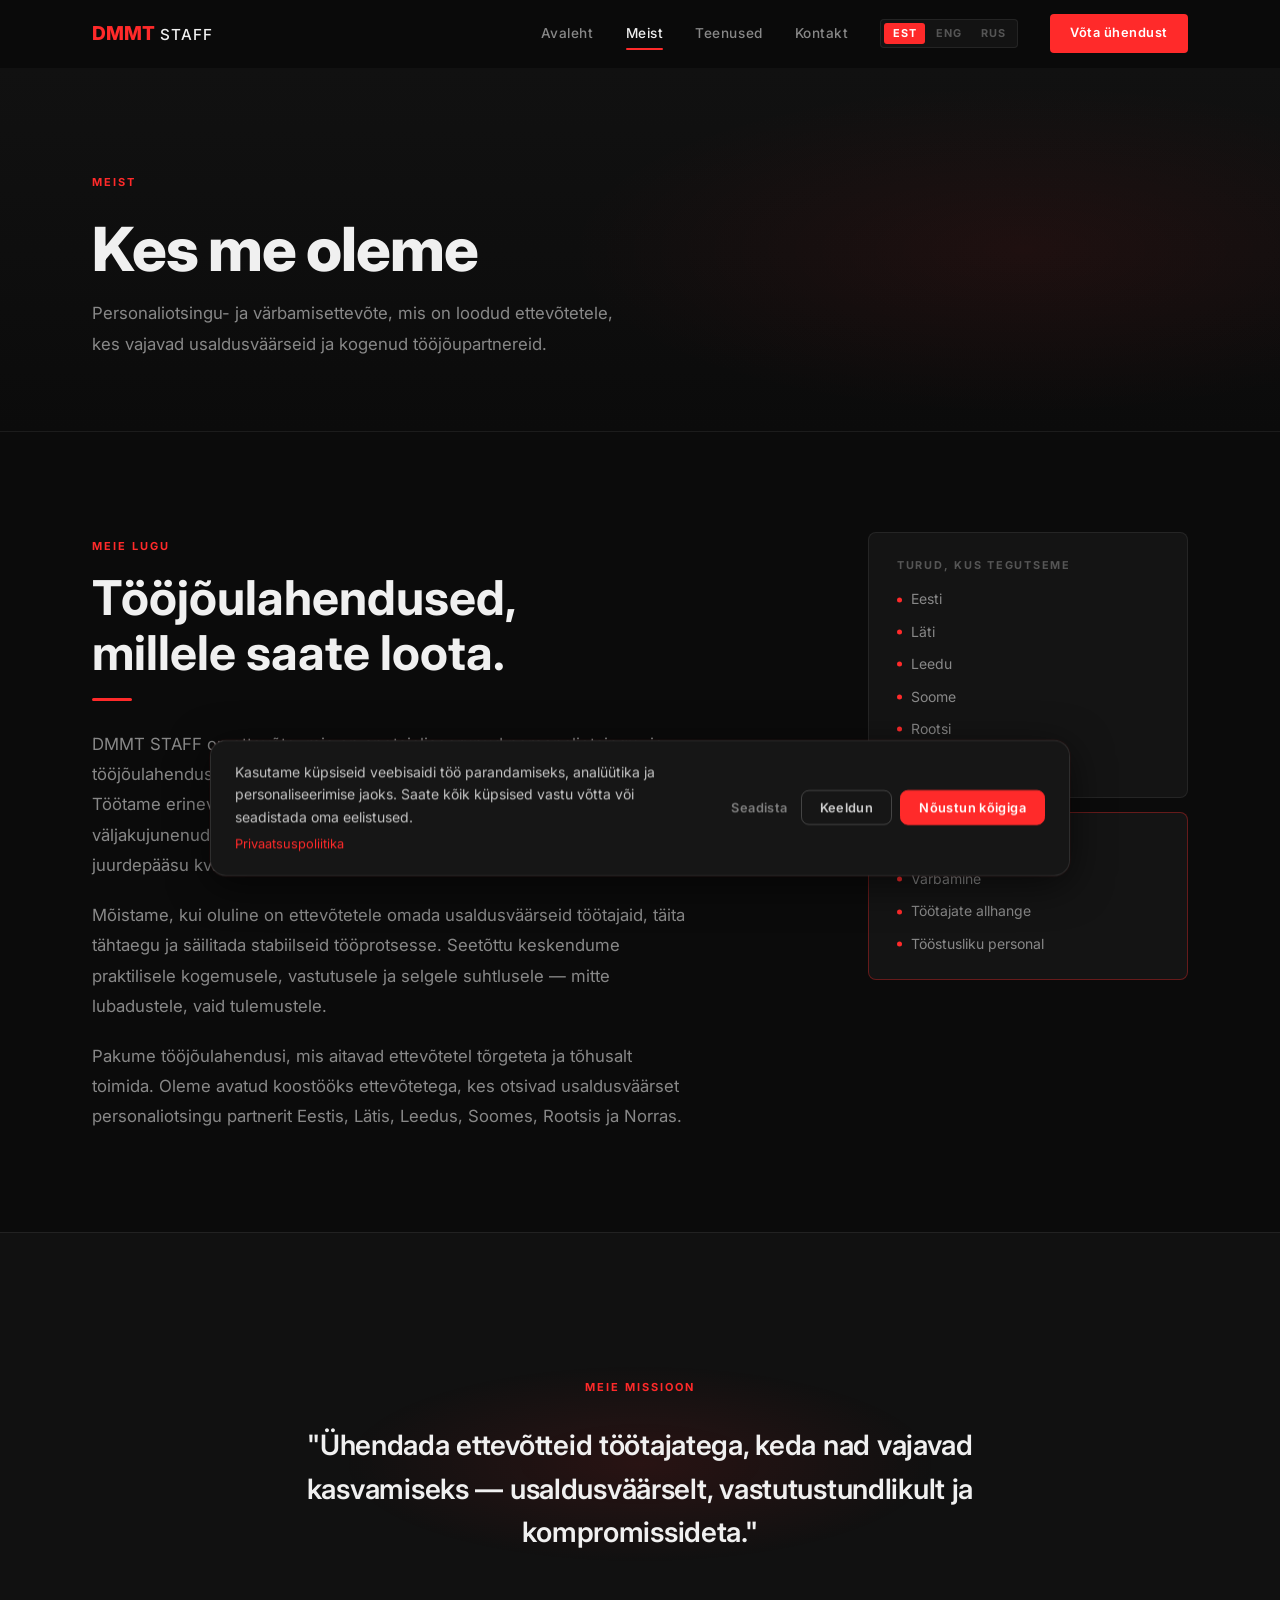
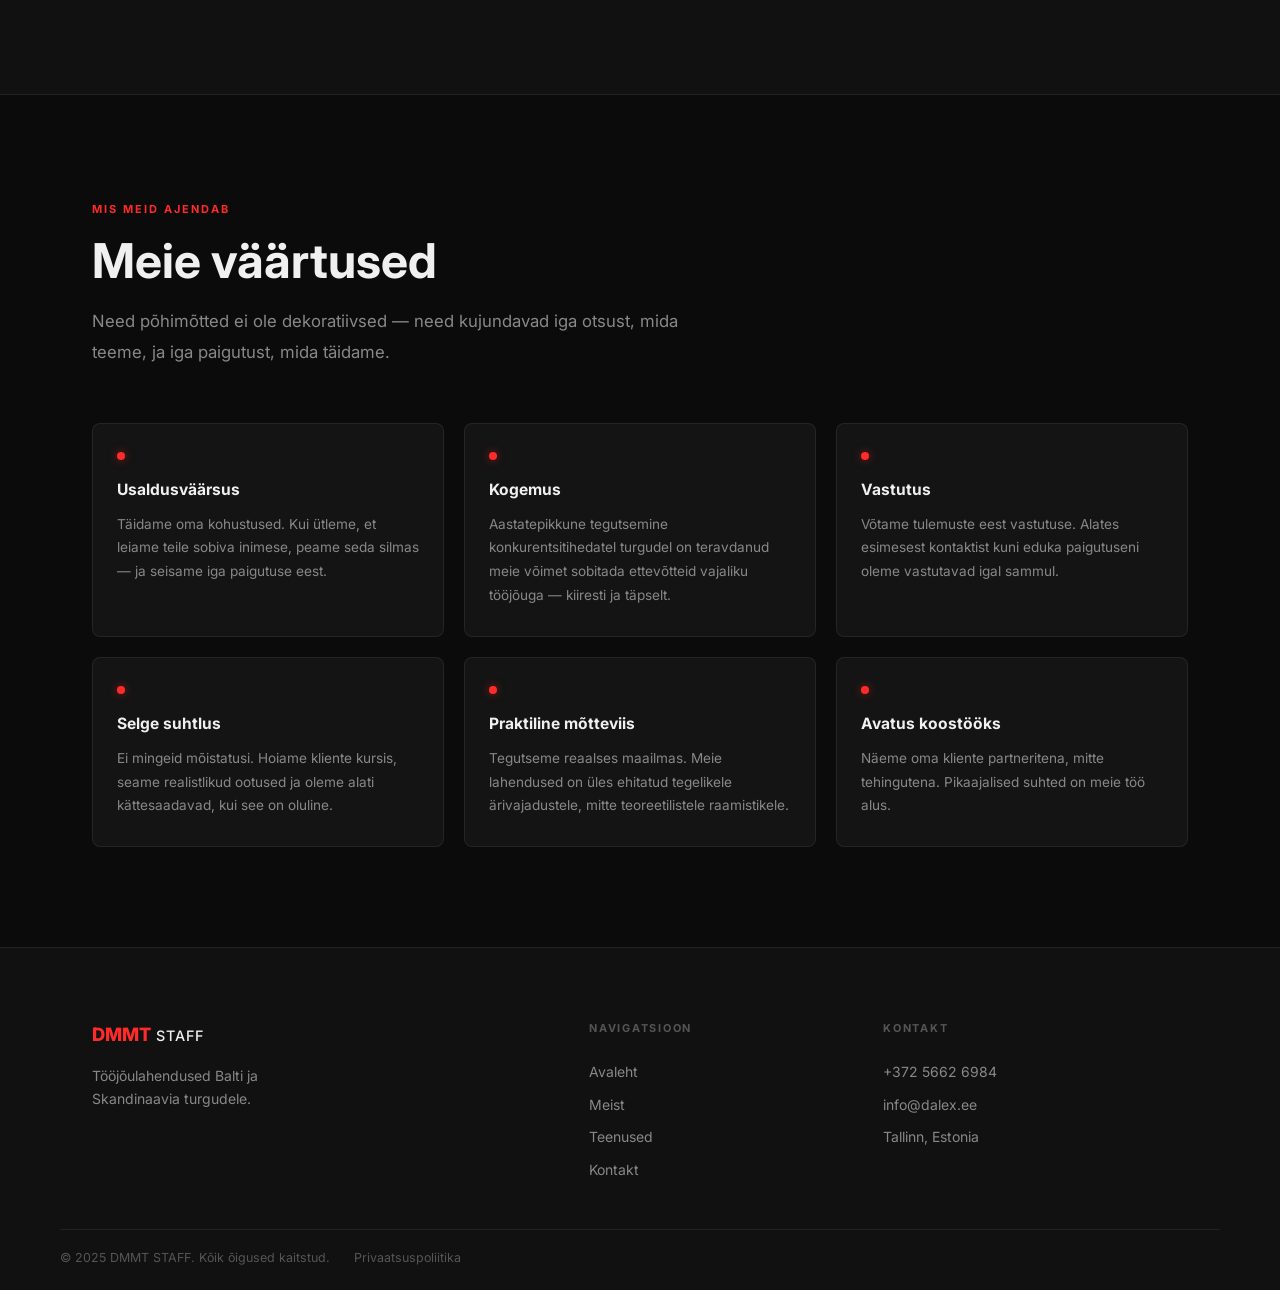
==== about.html @ 9c96ebe8 "coment" ====
<!DOCTYPE html>
<html lang="et">
<head>
  <meta charset="UTF-8" />
  <meta name="viewport" content="width=device-width, initial-scale=1.0" />
  <title>Meist — DMMT STAFF</title>
  <link rel="preconnect" href="https://fonts.googleapis.com" />
  <link rel="preconnect" href="https://fonts.gstatic.com" crossorigin />
  <link href="https://fonts.googleapis.com/css2?family=Inter:wght@300;400;500;600;700;800&display=swap" rel="stylesheet" />
  <link rel="stylesheet" href="css/style.css" />
  <link rel="stylesheet" href="css/about.css" />
  <link rel="stylesheet" href="css/cookies.css" />
</head>
<body>

  <header class="navbar">
    <div class="navbar__inner container">
      <a href="index.html" class="navbar__logo">
        <span class="dm">DMMT</span><span class="staff">STAFF</span>
      </a>
      <nav class="navbar__menu">
        <a href="index.html"    class="navbar__link" data-i18n="nav_home">Avaleht</a>
        <a href="about.html"    class="navbar__link" data-i18n="nav_about">Meist</a>
        <a href="services.html" class="navbar__link" data-i18n="nav_services">Teenused</a>
        <a href="contact.html"  class="navbar__link" data-i18n="nav_contact">Kontakt</a>
        <div class="lang-switcher">
          <button class="lang-btn" data-lang="est">EST</button>
          <button class="lang-btn" data-lang="eng">ENG</button>
          <button class="lang-btn" data-lang="rus">RUS</button>
        </div>
        <a href="contact.html" class="btn btn-primary navbar__cta" data-i18n="nav_cta">Võta ühendust</a>
      </nav>
      <button class="navbar__burger" aria-label="Toggle menu">
        <span></span><span></span><span></span>
      </button>
    </div>
  </header>

  <main>

    <section class="page-hero">
      <div class="page-hero__content container">
        <span class="label fade-up" data-i18n="about_hero_label">Meist</span>
        <h1 class="page-hero__title fade-up d1" data-i18n="about_hero_title">Kes me oleme</h1>
        <p class="page-hero__desc fade-up d2" data-i18n="about_hero_desc">
          Personaliotsingu- ja värbamisettevõte, mis on loodud ettevõtetele, kes vajavad usaldusväärseid ja kogenud tööjõupartnereid.
        </p>
      </div>
    </section>

    <!-- STORY -->
    <section class="section">
      <div class="container about-desc">
        <div class="about-desc__text">
          <span class="label fade-up" data-i18n="about_story_label">Meie lugu</span>
          <h2 class="section-title fade-up d1" data-i18n-html="about_story_title">Tööjõulahendused,<br>millele saate loota.</h2>
          <div class="divider fade-up d2"></div>
          <p class="section-desc fade-up d2" data-i18n="about_story_p1">
            DMMT STAFF on ettevõte, mis on spetsialiseerunud personaliotsingu- ja tööjõulahendustele Balti ja Skandinaavia turgudel tegutsevatele ettevõtetele. Töötame erineva suurusega ettevõtetega — kasvavatest idufirmadest kuni väljakujunenud ettevõteteni —, kes vajavad järjepidevat ja usaldusväärset juurdepääsu kvalifitseeritud personalile.
          </p>
          <p class="section-desc fade-up d3" style="margin-top:20px" data-i18n="about_story_p2">
            Mõistame, kui oluline on ettevõtetele omada usaldusväärseid töötajaid, täita tähtaegu ja säilitada stabiilseid tööprotsesse. Seetõttu keskendume praktilisele kogemusele, vastutusele ja selgele suhtlusele — mitte lubadustele, vaid tulemustele.
          </p>
          <p class="section-desc fade-up d3" style="margin-top:20px" data-i18n="about_story_p3">
            Pakume tööjõulahendusi, mis aitavad ettevõtetel tõrgeteta ja tõhusalt toimida. Oleme avatud koostööks ettevõtetega, kes otsivad usaldusväärset personaliotsingu partnerit Eestis, Lätis, Leedus, Soomes, Rootsis ja Norras.
          </p>
        </div>

        <div class="about-desc__aside">
          <div class="aside-card">
            <span class="aside-card__label" data-i18n="about_markets_label">Turud, kus tegutseme</span>
            <ul class="aside-card__list">
              <li data-i18n="about_m1">Eesti</li>
              <li data-i18n="about_m2">Läti</li>
              <li data-i18n="about_m3">Leedu</li>
              <li data-i18n="about_m4">Soome</li>
              <li data-i18n="about_m5">Rootsi</li>
              <li data-i18n="about_m6">Norra</li>
            </ul>
          </div>
          <div class="aside-card aside-card--accent">
            <span class="aside-card__label" data-i18n="about_focus_label">Meie fookus</span>
            <ul class="aside-card__list">
              <li data-i18n="about_f1">Värbamine</li>
              <li data-i18n="about_f2">Töötajate allhange</li>
              <li data-i18n="about_f3">Tööstusliku personal</li>
            </ul>
          </div>
        </div>
      </div>
    </section>

    <!-- MISSION -->
    <section class="section section--dark">
      <div class="container">
        <div class="mission">
          <div class="mission__glow" aria-hidden="true"></div>
          <span class="label" data-i18n="about_mission_label">Meie missioon</span>
          <blockquote class="mission__quote fade-up d1" data-i18n="about_mission_quote">
            "Ühendada ettevõtteid töötajatega, keda nad vajavad kasvamiseks — usaldusväärselt, vastutustundlikult ja kompromissideta."
          </blockquote>
        </div>
      </div>
    </section>

    <!-- VALUES -->
    <section class="section">
      <div class="container">
        <div style="margin-bottom:56px">
          <span class="label fade-up" data-i18n="about_values_label">Mis meid ajendab</span>
          <h2 class="section-title fade-up d1" data-i18n="about_values_title">Meie väärtused</h2>
          <p class="section-desc fade-up d2" data-i18n="about_values_desc">
            Need põhimõtted ei ole dekoratiivsed — need kujundavad iga otsust, mida teeme, ja iga paigutust, mida täidame.
          </p>
        </div>
        <div class="values-grid">
          <div class="value-card fade-up">
            <div class="value-card__dot"></div>
            <h3 class="value-card__title" data-i18n="val1_title">Usaldusväärsus</h3>
            <p class="value-card__desc" data-i18n="val1_desc">Täidame oma kohustused. Kui ütleme, et leiame teile sobiva inimese, peame seda silmas — ja seisame iga paigutuse eest.</p>
          </div>
          <div class="value-card fade-up d1">
            <div class="value-card__dot"></div>
            <h3 class="value-card__title" data-i18n="val2_title">Kogemus</h3>
            <p class="value-card__desc" data-i18n="val2_desc">Aastatepikkune tegutsemine konkurentsitihedatel turgudel on teravdanud meie võimet sobitada ettevõtteid vajaliku tööjõuga — kiiresti ja täpselt.</p>
          </div>
          <div class="value-card fade-up d2">
            <div class="value-card__dot"></div>
            <h3 class="value-card__title" data-i18n="val3_title">Vastutus</h3>
            <p class="value-card__desc" data-i18n="val3_desc">Võtame tulemuste eest vastutuse. Alates esimesest kontaktist kuni eduka paigutuseni oleme vastutavad igal sammul.</p>
          </div>
          <div class="value-card fade-up">
            <div class="value-card__dot"></div>
            <h3 class="value-card__title" data-i18n="val4_title">Selge suhtlus</h3>
            <p class="value-card__desc" data-i18n="val4_desc">Ei mingeid mõistatusi. Hoiame kliente kursis, seame realistlikud ootused ja oleme alati kättesaadavad, kui see on oluline.</p>
          </div>
          <div class="value-card fade-up d1">
            <div class="value-card__dot"></div>
            <h3 class="value-card__title" data-i18n="val5_title">Praktiline mõtteviis</h3>
            <p class="value-card__desc" data-i18n="val5_desc">Tegutseme reaalses maailmas. Meie lahendused on üles ehitatud tegelikele ärivajadustele, mitte teoreetilistele raamistikele.</p>
          </div>
          <div class="value-card fade-up d2">
            <div class="value-card__dot"></div>
            <h3 class="value-card__title" data-i18n="val6_title">Avatus koostööks</h3>
            <p class="value-card__desc" data-i18n="val6_desc">Näeme oma kliente partneritena, mitte tehingutena. Pikaajalised suhted on meie töö alus.</p>
          </div>
        </div>
      </div>
    </section>

  </main>

  <footer class="footer">
    <div class="footer__inner container">
      <div class="footer__brand">
        <a href="index.html" class="footer__logo"><span class="dm">DMMT</span><span class="staff">STAFF</span></a>
        <p class="footer__tagline" data-i18n-html="footer_tagline">Tööjõulahendused Balti ja<br>Skandinaavia turgudele.</p>
      </div>
      <div class="footer__nav-col">
        <span class="footer__col-title" data-i18n="footer_nav_title">Navigatsioon</span>
        <a href="index.html"    class="footer__nav-link" data-i18n="nav_home">Avaleht</a>
        <a href="about.html"    class="footer__nav-link" data-i18n="nav_about">Meist</a>
        <a href="services.html" class="footer__nav-link" data-i18n="nav_services">Teenused</a>
        <a href="contact.html"  class="footer__nav-link" data-i18n="nav_contact">Kontakt</a>
      </div>
      <div class="footer__contact-col">
        <span class="footer__col-title" data-i18n="footer_contact_title">Kontakt</span>
        <a href="tel:+37256626984"     class="footer__contact-link">+372 5662 6984</a>
        <a href="mailto:info@dalex.ee" class="footer__contact-link">info@dalex.ee</a>
        <span class="footer__contact-link footer__contact-plain">Tallinn, Estonia</span>
      </div>
    </div>
    <div class="footer__bottom container">
      <span class="footer__copy" data-i18n="footer_copy">© 2025 DMMT STAFF. Kõik õigused kaitstud.</span>
      <a href="privacy.html" class="footer__legal-link" data-i18n="nav_privacy">Privaatsuspoliitika</a>
    </div>
  </footer>

  <script src="js/translations.js"></script>
  <script src="js/main.js"></script>
  <script src="js/cookies.js"></script>
</body>
</html>
---- css/style.css ----
/* ══════════════════════════════════
   RESET & VARIABLES
══════════════════════════════════ */
*, *::before, *::after { box-sizing: border-box; margin: 0; padding: 0; }

:root {
  --bg:            #0b0b0b;
  --bg-2:          #111111;
  --bg-3:          #181818;
  --bg-card:       #141414;
  --accent:        #ff2a2a;
  --accent-hover:  #e81f1f;
  --accent-dim:    rgba(255,42,42,.14);
  --text:          #f0f0f0;
  --text-muted:    #888888;
  --text-subtle:   #555555;
  --border:        rgba(255,255,255,.07);
  --border-accent: rgba(255,42,42,.35);
  --nav-h:         68px;
  --radius:        4px;
  --radius-lg:     8px;
  --ease:          cubic-bezier(0.4,0,0.2,1);
  --ease-bounce:   cubic-bezier(0.34,1.56,0.64,1);
}

html { scroll-behavior: smooth; -webkit-text-size-adjust: 100%; }

body {
  font-family: 'Inter', -apple-system, BlinkMacSystemFont, 'Segoe UI', sans-serif;
  background: var(--bg);
  color: var(--text);
  line-height: 1.6;
  -webkit-font-smoothing: antialiased;
  -moz-osx-font-smoothing: grayscale;
  padding-top: var(--nav-h);
  overflow-x: hidden;
}

a { color: inherit; text-decoration: none; }
button { cursor: pointer; font-family: inherit; border: none; }
img { display: block; max-width: 100%; }
ul { list-style: none; }

/* ══════════════════════════════════
   LAYOUT
══════════════════════════════════ */
.container { width: 100%; max-width: 1160px; margin: 0 auto; padding: 0 20px; }
@media (min-width: 640px)  { .container { padding: 0 24px; } }
@media (min-width: 1200px) { .container { padding: 0 32px; } }

.section     { padding: 72px 0; }
.section--sm { padding: 48px 0; }
.section--dark {
  background: var(--bg-2);
  border-top: 1px solid var(--border);
  border-bottom: 1px solid var(--border);
}
@media (min-width: 768px) {
  .section     { padding: 100px 0; }
  .section--sm { padding: 60px 0; }
}

/* ══════════════════════════════════
   TYPOGRAPHY
══════════════════════════════════ */
.label {
  display: inline-block;
  font-size: 10px;
  font-weight: 700;
  letter-spacing: .18em;
  text-transform: uppercase;
  color: var(--accent);
  margin-bottom: 14px;
}
@media (min-width: 640px) { .label { font-size: 11px; } }

.section-title {
  font-size: clamp(1.75rem, 4vw, 3rem);
  font-weight: 700;
  line-height: 1.15;
  margin-bottom: 18px;
}

.section-desc {
  font-size: clamp(.9rem, 2vw, 1.05rem);
  color: var(--text-muted);
  max-width: 600px;
  line-height: 1.8;
}

.divider { width: 40px; height: 3px; background: var(--accent); margin-bottom: 28px; border-radius: 2px; }

/* ══════════════════════════════════
   BUTTONS
══════════════════════════════════ */
.btn {
  display: inline-flex;
  align-items: center;
  justify-content: center;
  gap: 8px;
  padding: 13px 28px;
  border-radius: var(--radius);
  font-size: .875rem;
  font-weight: 600;
  letter-spacing: .04em;
  border: none;
  outline: none;
  transition: background .22s var(--ease), color .22s var(--ease),
              border-color .22s var(--ease), transform .18s var(--ease),
              box-shadow .22s var(--ease);
  -webkit-tap-highlight-color: transparent;
  user-select: none;
  white-space: nowrap;
}

.btn-primary { background: var(--accent); color: #fff; }
.btn-primary:hover {
  background: var(--accent-hover);
  transform: translateY(-2px);
  box-shadow: 0 8px 24px rgba(255,42,42,.35);
}
.btn-primary:active { transform: scale(.97) translateY(0); box-shadow: none; }

.btn-outline { background: transparent; color: var(--text); border: 1px solid var(--border); }
.btn-outline:hover { border-color: var(--accent); color: var(--accent); transform: translateY(-2px); }
.btn-outline:active { transform: scale(.97) translateY(0); }

/* ══════════════════════════════════
   NAVBAR
══════════════════════════════════ */
.navbar {
  position: fixed;
  top: 0; left: 0; right: 0;
  z-index: 100;
  height: var(--nav-h);
  background: rgba(11,11,11,.85);
  backdrop-filter: blur(16px) saturate(180%);
  -webkit-backdrop-filter: blur(16px) saturate(180%);
  border-bottom: 1px solid transparent;
  transition: border-color .3s var(--ease), background .3s var(--ease), box-shadow .3s var(--ease);
}
.navbar.scrolled {
  background: rgba(11,11,11,.98);
  border-bottom-color: var(--border);
  box-shadow: 0 2px 24px rgba(0,0,0,.5);
}

.navbar__inner {
  display: flex;
  align-items: center;
  justify-content: space-between;
  height: 100%;
}

/* Logo */
.navbar__logo {
  display: flex;
  align-items: baseline;
  gap: 5px;
  font-size: 1.2rem;
  font-weight: 800;
  user-select: none;
  flex-shrink: 0;
  transition: opacity .2s;
}
.navbar__logo:hover { opacity: .85; }
.navbar__logo .dm    { color: var(--accent); }
.navbar__logo .staff { color: var(--text); font-weight: 500; letter-spacing: .07em; font-size: .95rem; }

/* Desktop nav */
.navbar__menu {
  display: flex;
  align-items: center;
  gap: 32px;
}

.navbar__link {
  font-size: .85rem;
  font-weight: 500;
  color: var(--text-muted);
  letter-spacing: .04em;
  position: relative;
  padding: 4px 0;
  transition: color .22s var(--ease);
}
.navbar__link::after {
  content: '';
  position: absolute;
  bottom: -2px; left: 0;
  width: 0; height: 2px;
  background: var(--accent);
  border-radius: 1px;
  transition: width .25s var(--ease);
}
.navbar__link:hover { color: var(--text); }
.navbar__link:hover::after { width: 100%; }
.navbar__link.active { color: var(--text); }
.navbar__link.active::after { width: 100%; }

.navbar__cta { padding: 9px 20px; font-size: .8rem; }

/* Burger */
.navbar__burger {
  display: none;
  flex-direction: column;
  justify-content: center;
  gap: 5px;
  width: 44px; height: 44px;
  background: none;
  padding: 6px;
  border-radius: var(--radius);
  transition: background .2s;
}
.navbar__burger:hover { background: rgba(255,255,255,.06); }
.navbar__burger span {
  display: block;
  width: 22px; height: 2px;
  background: var(--text);
  border-radius: 2px;
  transition: transform .28s var(--ease), opacity .22s, width .22s;
  transform-origin: center;
}
.navbar__burger.open span:nth-child(1) { transform: translateY(7px) rotate(45deg); background: var(--accent); }
.navbar__burger.open span:nth-child(2) { opacity: 0; width: 0; }
.navbar__burger.open span:nth-child(3) { transform: translateY(-7px) rotate(-45deg); background: var(--accent); }

/* ── Mobile menu ── */
@media (max-width: 768px) {
  .navbar__burger { display: flex; }

  .navbar__menu {
    position: fixed;
    inset: var(--nav-h) 0 0 0;
    /* Fully solid - no transparency issues on any device */
    background: #0b0b0b;
    border-top: 1px solid rgba(255,42,42,.2);
    flex-direction: column;
    justify-content: center;
    align-items: center;
    gap: 8px;
    padding: 32px 24px;
    transform: translateX(100%);
    transition: transform .35s var(--ease);
    overflow-y: auto;
  }

  .navbar__menu.open { transform: translateX(0); }

  .navbar__link {
    font-size: 1.15rem;
    font-weight: 600;
    color: var(--text-muted);
    width: 100%;
    text-align: center;
    padding: 14px 24px;
    border-radius: var(--radius-lg);
    border: 1px solid transparent;
    transition: color .2s, background .2s, border-color .2s;
  }

  .navbar__link::after { display: none; }

  .navbar__link:hover {
    color: var(--text);
    background: rgba(255,255,255,.04);
    border-color: var(--border);
  }

  /* Active link in mobile menu — clear red highlight */
  .navbar__link.active {
    color: var(--accent);
    background: rgba(255,42,42,.08);
    border-color: rgba(255,42,42,.25);
  }

  .navbar__cta {
    width: 100%;
    max-width: 280px;
    padding: 15px 28px;
    font-size: .95rem;
    margin-top: 8px;
  }
}

/* ══════════════════════════════════
   PAGE HERO (inner pages)
══════════════════════════════════ */
.page-hero {
  position: relative;
  padding: 72px 0 56px;
  border-bottom: 1px solid var(--border);
  overflow: hidden;
}
.page-hero::before {
  content: '';
  position: absolute; inset: 0;
  background:
    radial-gradient(ellipse 55% 70% at 80% 50%, rgba(255,42,42,.07) 0%, transparent 65%),
    linear-gradient(180deg, var(--bg-2) 0%, var(--bg) 100%);
  pointer-events: none;
}
.page-hero__content { position: relative; z-index: 1; }
.page-hero__title {
  font-size: clamp(2rem, 5vw, 3.8rem);
  font-weight: 800;
  letter-spacing: -.02em;
  line-height: 1.1;
  margin: 10px 0 16px;
}
.page-hero__desc {
  font-size: clamp(.9rem, 2vw, 1.05rem);
  color: var(--text-muted);
  max-width: 540px;
  line-height: 1.8;
}
@media (min-width: 768px) { .page-hero { padding: 100px 0 72px; } }

/* ══════════════════════════════════
   FOOTER
══════════════════════════════════ */
.footer {
  background: var(--bg-2);
  border-top: 1px solid var(--border);
  padding-top: 56px;
}

.footer__inner {
  display: grid;
  grid-template-columns: 1fr;
  gap: 36px;
  padding-bottom: 48px;
}
@media (min-width: 540px) {
  .footer__inner { grid-template-columns: 1fr 1fr; gap: 40px; }
  .footer__brand { grid-column: 1 / -1; }
}
@media (min-width: 900px) {
  .footer__inner { grid-template-columns: 1.8fr 1fr 1.2fr; }
  .footer__brand { grid-column: auto; }
}
@media (min-width: 1000px) { .footer { padding-top: 72px; } }

.footer__logo {
  display: inline-flex; align-items: baseline; gap: 5px;
  font-size: 1.15rem; font-weight: 800;
  margin-bottom: 14px;
  transition: opacity .2s;
}
.footer__logo:hover { opacity: .8; }
.footer__logo .dm    { color: var(--accent); }
.footer__logo .staff { color: var(--text); font-weight: 500; letter-spacing: .07em; font-size: .9rem; }

.footer__tagline { font-size: .875rem; color: var(--text-muted); line-height: 1.7; }

.footer__col-title {
  display: block;
  font-size: .68rem; font-weight: 700;
  letter-spacing: .16em; text-transform: uppercase;
  color: var(--text-subtle);
  margin-bottom: 14px;
}

.footer__nav-col, .footer__contact-col { display: flex; flex-direction: column; gap: 10px; }

.footer__nav-link, .footer__contact-link {
  font-size: .875rem; color: var(--text-muted);
  transition: color .22s var(--ease);
  width: fit-content;
}
.footer__nav-link:hover, .footer__contact-link:hover { color: var(--accent); }
.footer__contact-plain { cursor: default; }
.footer__contact-plain:hover { color: var(--text-muted) !important; }

.footer__bottom {
  border-top: 1px solid var(--border);
  padding: 18px 0 22px;
  display: flex;
  flex-wrap: wrap;
  gap: 12px 24px;
  align-items: center;
}
.footer__copy { font-size: .78rem; color: var(--text-subtle); }
.footer__legal-link {
  font-size: .78rem;
  color: var(--text-subtle);
  transition: color .2s;
}
.footer__legal-link:hover { color: var(--accent); }

/* ══════════════════════════════════
   LANGUAGE SWITCHER
══════════════════════════════════ */
.lang-switcher {
  display: flex;
  align-items: center;
  gap: 2px;
  background: rgba(255,255,255,.04);
  border: 1px solid var(--border);
  border-radius: var(--radius);
  padding: 3px;
}

.lang-btn {
  background: none;
  border: none;
  color: var(--text-subtle);
  font-size: .68rem;
  font-weight: 700;
  letter-spacing: .06em;
  padding: 5px 9px;
  border-radius: 3px;
  transition: color .18s, background .18s;
  line-height: 1;
  -webkit-tap-highlight-color: transparent;
}
.lang-btn:hover { color: var(--text); background: rgba(255,255,255,.07); }
.lang-btn.active { background: var(--accent); color: #fff; }

/* Mobile: floating pill */
@media (max-width: 768px) {
  /* Inside mobile menu - make it bigger */
  .navbar__menu .lang-switcher {
    background: rgba(255,255,255,.06);
    border-color: rgba(255,255,255,.12);
    padding: 5px;
    margin-top: 8px;
  }
  .navbar__menu .lang-btn { font-size: .8rem; padding: 8px 14px; }
}

/* ══════════════════════════════════
   ANIMATIONS
══════════════════════════════════ */
@keyframes fadeUp {
  from { opacity: 0; transform: translateY(28px); }
  to   { opacity: 1; transform: translateY(0); }
}
@keyframes fadeIn {
  from { opacity: 0; }
  to   { opacity: 1; }
}
@keyframes shimmer {
  0%   { background-position: -200% center; }
  100% { background-position:  200% center; }
}
@keyframes pulse-ring {
  0%   { transform: scale(1); opacity: .6; }
  100% { transform: scale(1.5); opacity: 0; }
}
@keyframes float {
  0%, 100% { transform: translateY(0); }
  50%       { transform: translateY(-6px); }
}

.fade-up { opacity: 0; }
.fade-up.visible {
  animation: fadeUp .6s var(--ease) both;
}
.fade-up.visible.d1 { animation-delay: .1s; }
.fade-up.visible.d2 { animation-delay: .2s; }
.fade-up.visible.d3 { animation-delay: .32s; }
.fade-up.visible.d4 { animation-delay: .45s; }

/* Reduced motion */
@media (prefers-reduced-motion: reduce) {
  *, *::before, *::after {
    animation-duration: .01ms !important;
    transition-duration: .01ms !important;
  }
  .fade-up { opacity: 1; }
}

/* ══════════════════════════════════
   CARD GLOW HOVER (shared)
══════════════════════════════════ */
.card-hover {
  transition: border-color .25s var(--ease), transform .25s var(--ease), box-shadow .25s var(--ease);
}
.card-hover:hover {
  border-color: var(--border-accent) !important;
  transform: translateY(-4px);
  box-shadow: 0 16px 48px rgba(0,0,0,.4), 0 0 0 1px rgba(255,42,42,.08);
}

/* ══════════════════════════════════
   SCROLLBAR (desktop only)
══════════════════════════════════ */
@media (pointer: fine) {
  ::-webkit-scrollbar { width: 5px; }
  ::-webkit-scrollbar-track { background: var(--bg); }
  ::-webkit-scrollbar-thumb { background: #2a2a2a; border-radius: 3px; }
  ::-webkit-scrollbar-thumb:hover { background: var(--accent); }
}

/* ══════════════════════════════════
   SELECTION
══════════════════════════════════ */
::selection { background: var(--accent); color: #fff; }

/* ══════════════════════════════════
   FOCUS RING (accessibility)
══════════════════════════════════ */
:focus-visible {
  outline: 2px solid var(--accent);
  outline-offset: 3px;
  border-radius: var(--radius);
}
---- css/about.css ----
/* ══════════════════════════════════
   DESCRIPTION  (mobile-first)
══════════════════════════════════ */
.about-desc {
  display: grid;
  grid-template-columns: 1fr;
  gap: 40px;
  align-items: start;
}
@media (min-width: 900px) {
  .about-desc { grid-template-columns: 1fr 320px; gap: 64px; }
}

/* ── Aside cards ── */
.aside-card {
  background: var(--bg-card);
  border: 1px solid var(--border);
  border-radius: var(--radius-lg);
  padding: 24px 28px;
  margin-bottom: 14px;
  transition: border-color .25s var(--ease);
}
.aside-card:hover { border-color: rgba(255,255,255,.14); }
.aside-card--accent { border-color: var(--border-accent); }
.aside-card--accent:hover { border-color: rgba(255,42,42,.55); }

.aside-card__label {
  display: block;
  font-size: .68rem; font-weight: 700;
  letter-spacing: .16em; text-transform: uppercase;
  color: var(--text-subtle); margin-bottom: 14px;
}
.aside-card__list { display: flex; flex-direction: column; gap: 10px; }
.aside-card__list li {
  font-size: .875rem; color: var(--text-muted);
  padding-left: 14px; position: relative;
  transition: color .2s;
}
.aside-card__list li:hover { color: var(--text); }
.aside-card__list li::before {
  content: '';
  position: absolute; left: 0; top: 50%;
  transform: translateY(-50%);
  width: 5px; height: 5px;
  border-radius: 50%; background: var(--accent);
}

/* ── Mission ── */
.mission {
  position: relative;
  text-align: center;
  padding: 40px 0;
  overflow: hidden;
}
.mission__glow {
  position: absolute; top: 50%; left: 50%;
  transform: translate(-50%,-50%);
  width: 600px; height: 200px;
  background: radial-gradient(ellipse, rgba(255,42,42,.1) 0%, transparent 70%);
  pointer-events: none;
}
.mission__quote {
  font-size: clamp(1.1rem, 2.8vw, 1.75rem);
  font-weight: 600; line-height: 1.55;
  color: var(--text);
  max-width: 780px;
  margin: 14px auto 0;
  font-style: normal;
  letter-spacing: -.01em;
  position: relative; z-index: 1;
}

/* ── Values grid ── */
.values-grid {
  display: grid;
  grid-template-columns: 1fr;
  gap: 14px;
}
@media (min-width: 540px) { .values-grid { grid-template-columns: repeat(2, 1fr); } }
@media (min-width: 900px)  { .values-grid { grid-template-columns: repeat(3, 1fr); gap: 20px; } }

.value-card {
  background: var(--bg-card);
  border: 1px solid var(--border);
  border-radius: var(--radius-lg);
  padding: 28px 24px;
  position: relative;
  overflow: hidden;
  transition: border-color .25s var(--ease), transform .28s var(--ease), box-shadow .28s var(--ease);
}
.value-card::before {
  content: '';
  position: absolute; top: 0; left: 0; right: 0;
  height: 2px;
  background: linear-gradient(90deg, var(--accent), transparent);
  transform: scaleX(0);
  transform-origin: left;
  transition: transform .35s var(--ease);
}
.value-card:hover {
  border-color: var(--border-accent);
  transform: translateY(-4px);
  box-shadow: 0 12px 40px rgba(0,0,0,.35);
}
.value-card:hover::before { transform: scaleX(1); }

.value-card__dot {
  width: 8px; height: 8px;
  border-radius: 50%; background: var(--accent);
  margin-bottom: 18px;
  box-shadow: 0 0 8px rgba(255,42,42,.5);
}
.value-card__title { font-size: .975rem; font-weight: 700; margin-bottom: 10px; }
.value-card__desc  { font-size: .85rem; color: var(--text-muted); line-height: 1.75; }
---- css/cookies.css ----
/* ── Cookie Banner ─────────────────────────────────────────── */

.cookie-banner {
  position: fixed;
  bottom: 24px;
  left: 50%;
  transform: translateX(-50%) translateY(calc(100% + 32px));
  z-index: 9000;
  width: calc(100% - 32px);
  max-width: 860px;
  background: #161616;
  border: 1px solid rgba(255,255,255,.1);
  border-radius: 16px;
  box-shadow: 0 8px 40px rgba(0,0,0,.6), 0 0 0 1px rgba(255,42,42,.06);
  opacity: 0;
  transition: transform .4s cubic-bezier(.34,1.56,.64,1), opacity .35s ease;
  will-change: transform, opacity;
}

.cookie-banner.cb--visible {
  transform: translateX(-50%) translateY(0);
  opacity: 1;
}

.cb__inner {
  display: flex;
  flex-direction: column;
  gap: 16px;
  padding: 20px 20px 18px;
}

.cb__text {
  display: flex;
  flex-direction: column;
  gap: 6px;
}

.cb__desc {
  font-size: .875rem;
  line-height: 1.6;
  color: rgba(255,255,255,.75);
  margin: 0;
}

.cb__privacy {
  font-size: .8rem;
  color: var(--accent);
  text-decoration: none;
  transition: opacity .2s;
  align-self: flex-start;
}
.cb__privacy:hover { opacity: .75; }

.cb__actions {
  display: flex;
  flex-wrap: wrap;
  gap: 8px;
  align-items: center;
}

/* Cookie buttons */
.cb-btn {
  font-family: inherit;
  font-size: .8rem;
  font-weight: 600;
  letter-spacing: .03em;
  border-radius: 8px;
  border: 1px solid transparent;
  cursor: pointer;
  padding: 9px 18px;
  transition: background .2s, color .2s, border-color .2s, opacity .2s, transform .15s;
  white-space: nowrap;
  -webkit-tap-highlight-color: transparent;
}
.cb-btn:active { transform: scale(.96); }

.cb-btn--primary {
  background: var(--accent);
  color: #fff;
  border-color: var(--accent);
}
.cb-btn--primary:hover { background: #e02020; border-color: #e02020; }

.cb-btn--outline {
  background: transparent;
  color: rgba(255,255,255,.8);
  border-color: rgba(255,255,255,.2);
}
.cb-btn--outline:hover {
  border-color: rgba(255,255,255,.45);
  color: #fff;
}

.cb-btn--ghost {
  background: transparent;
  color: rgba(255,255,255,.45);
  border-color: transparent;
  padding-left: 4px;
  padding-right: 4px;
}
.cb-btn--ghost:hover { color: rgba(255,255,255,.75); }

/* Desktop layout */
@media (min-width: 640px) {
  .cb__inner {
    flex-direction: row;
    align-items: center;
    padding: 20px 24px;
    gap: 24px;
  }

  .cb__text { flex: 1; }

  .cb__actions {
    flex-shrink: 0;
    flex-wrap: nowrap;
  }
}

/* ── Cookie Modal ──────────────────────────────────────────── */

.cookie-modal {
  position: fixed;
  inset: 0;
  z-index: 9100;
  display: flex;
  align-items: center;
  justify-content: center;
  padding: 16px;
  opacity: 0;
  transition: opacity .28s ease;
}
.cookie-modal.cm--visible { opacity: 1; }

.cm__backdrop {
  position: absolute;
  inset: 0;
  background: rgba(0,0,0,.72);
  backdrop-filter: blur(4px);
  -webkit-backdrop-filter: blur(4px);
}

.cm__box {
  position: relative;
  width: 100%;
  max-width: 480px;
  background: #181818;
  border: 1px solid rgba(255,255,255,.1);
  border-radius: 20px;
  padding: 28px 24px 24px;
  box-shadow: 0 16px 56px rgba(0,0,0,.7);
  transform: translateY(16px) scale(.97);
  transition: transform .28s cubic-bezier(.34,1.2,.64,1);
}
.cm--visible .cm__box {
  transform: translateY(0) scale(1);
}

.cm__title {
  font-size: 1.1rem;
  font-weight: 700;
  color: #fff;
  margin: 0 0 24px;
}

/* Category row */
.cm__category {
  display: flex;
  align-items: center;
  justify-content: space-between;
  gap: 16px;
  padding: 14px 0;
  border-top: 1px solid rgba(255,255,255,.07);
}

.cm__cat-info {
  display: flex;
  flex-direction: column;
  gap: 3px;
}

.cm__cat-name {
  font-size: .875rem;
  font-weight: 600;
  color: rgba(255,255,255,.9);
}

.cm__cat-desc {
  font-size: .78rem;
  color: rgba(255,255,255,.4);
  line-height: 1.45;
}

/* Toggle switch */
.cm__toggle {
  flex-shrink: 0;
  position: relative;
  width: 44px;
  height: 26px;
  cursor: pointer;
}

.cm__toggle input {
  opacity: 0;
  width: 0;
  height: 0;
  position: absolute;
}

.cm__dot {
  position: absolute;
  inset: 0;
  border-radius: 13px;
  background: rgba(255,255,255,.12);
  transition: background .25s;
}

.cm__dot::after {
  content: '';
  position: absolute;
  left: 3px;
  top: 3px;
  width: 20px;
  height: 20px;
  border-radius: 50%;
  background: rgba(255,255,255,.5);
  transition: transform .25s cubic-bezier(.34,1.4,.64,1), background .25s;
}

.cm__toggle input:checked + .cm__dot {
  background: var(--accent);
}
.cm__toggle input:checked + .cm__dot::after {
  transform: translateX(18px);
  background: #fff;
}

/* Locked (essential) */
.cm__toggle--locked {
  cursor: default;
  pointer-events: none;
}
.cm__toggle--locked .cm__dot {
  background: rgba(255,42,42,.3);
}
.cm__toggle--locked .cm__dot::after {
  transform: translateX(18px);
  background: var(--accent);
}

/* Modal actions */
.cm__actions {
  display: flex;
  gap: 10px;
  margin-top: 24px;
  padding-top: 20px;
  border-top: 1px solid rgba(255,255,255,.07);
}
.cm__actions .cb-btn { flex: 1; text-align: center; }

/* ── Reduced motion ────────────────────────────────────────── */
@media (prefers-reduced-motion: reduce) {
  .cookie-banner,
  .cookie-modal,
  .cm__box {
    transition: opacity .2s ease;
    transform: none !important;
  }
  .cookie-banner.cb--visible {
    transform: translateX(-50%) !important;
  }
}
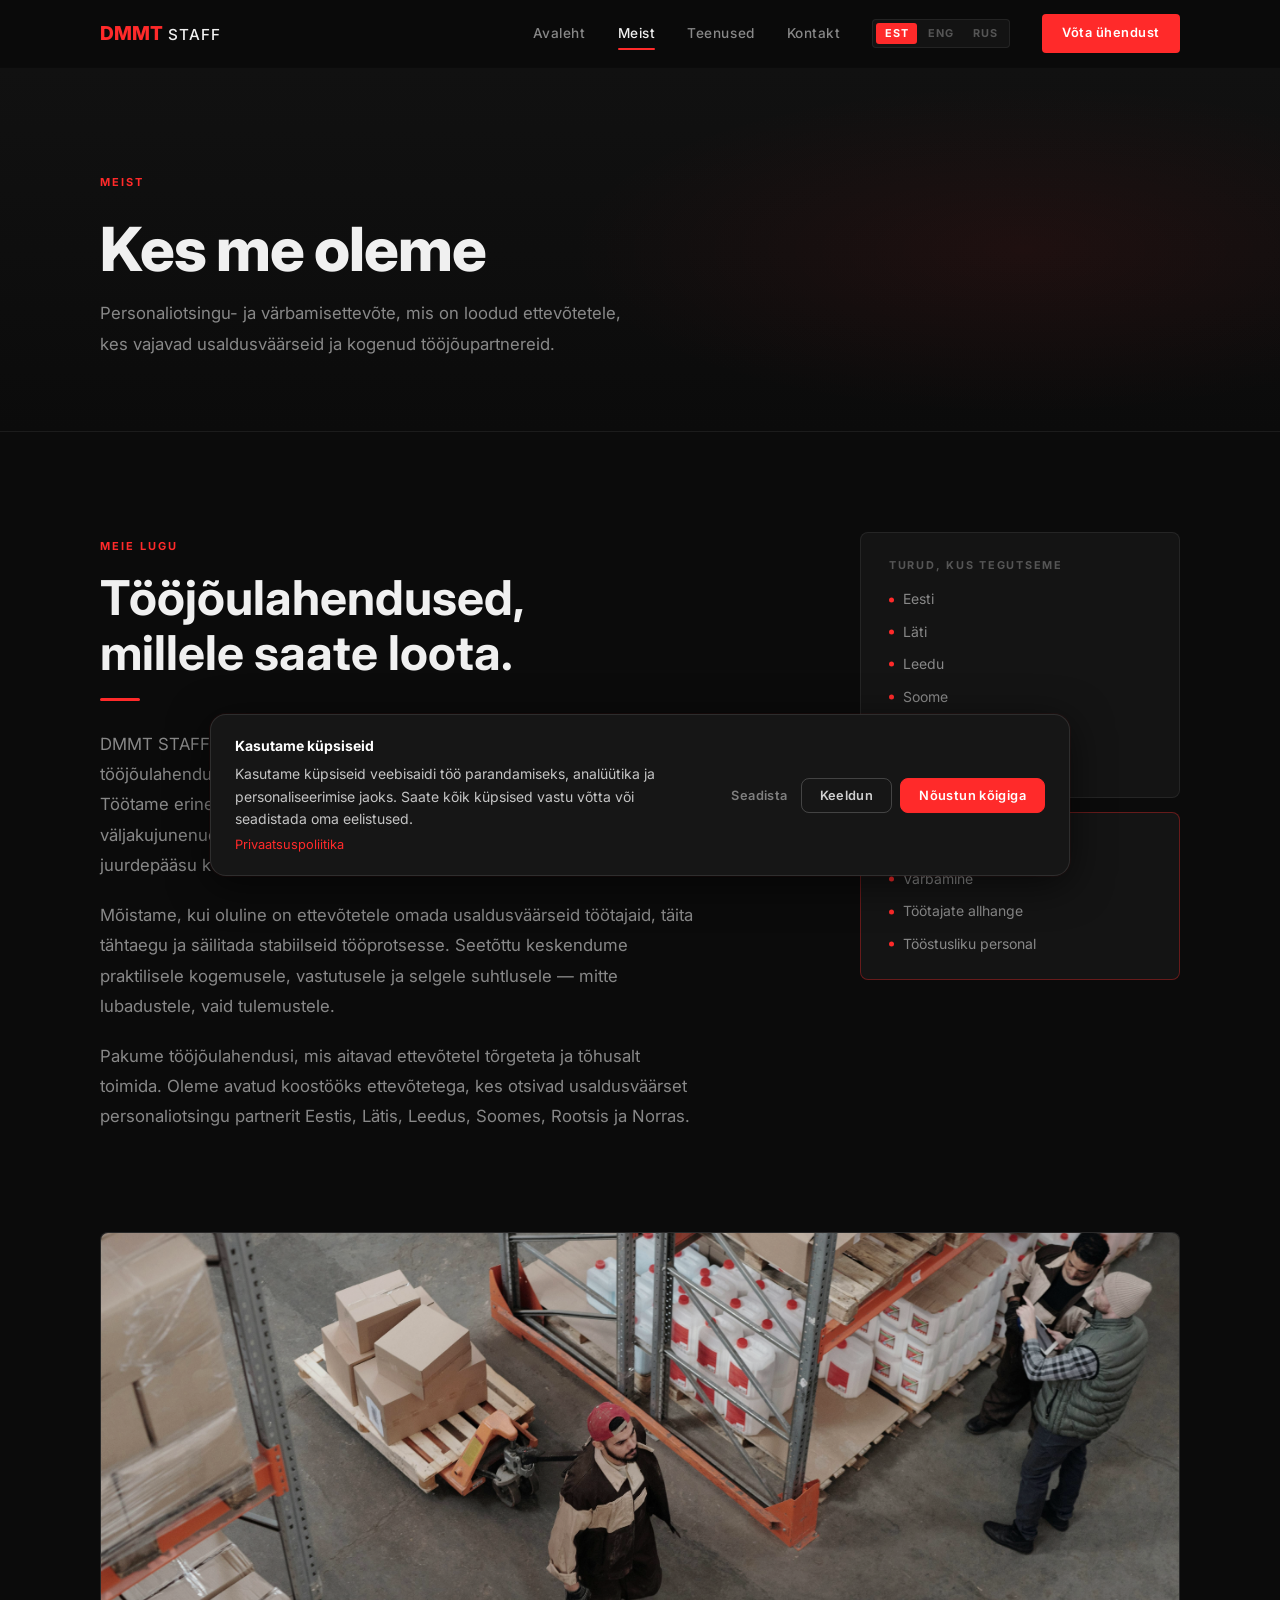
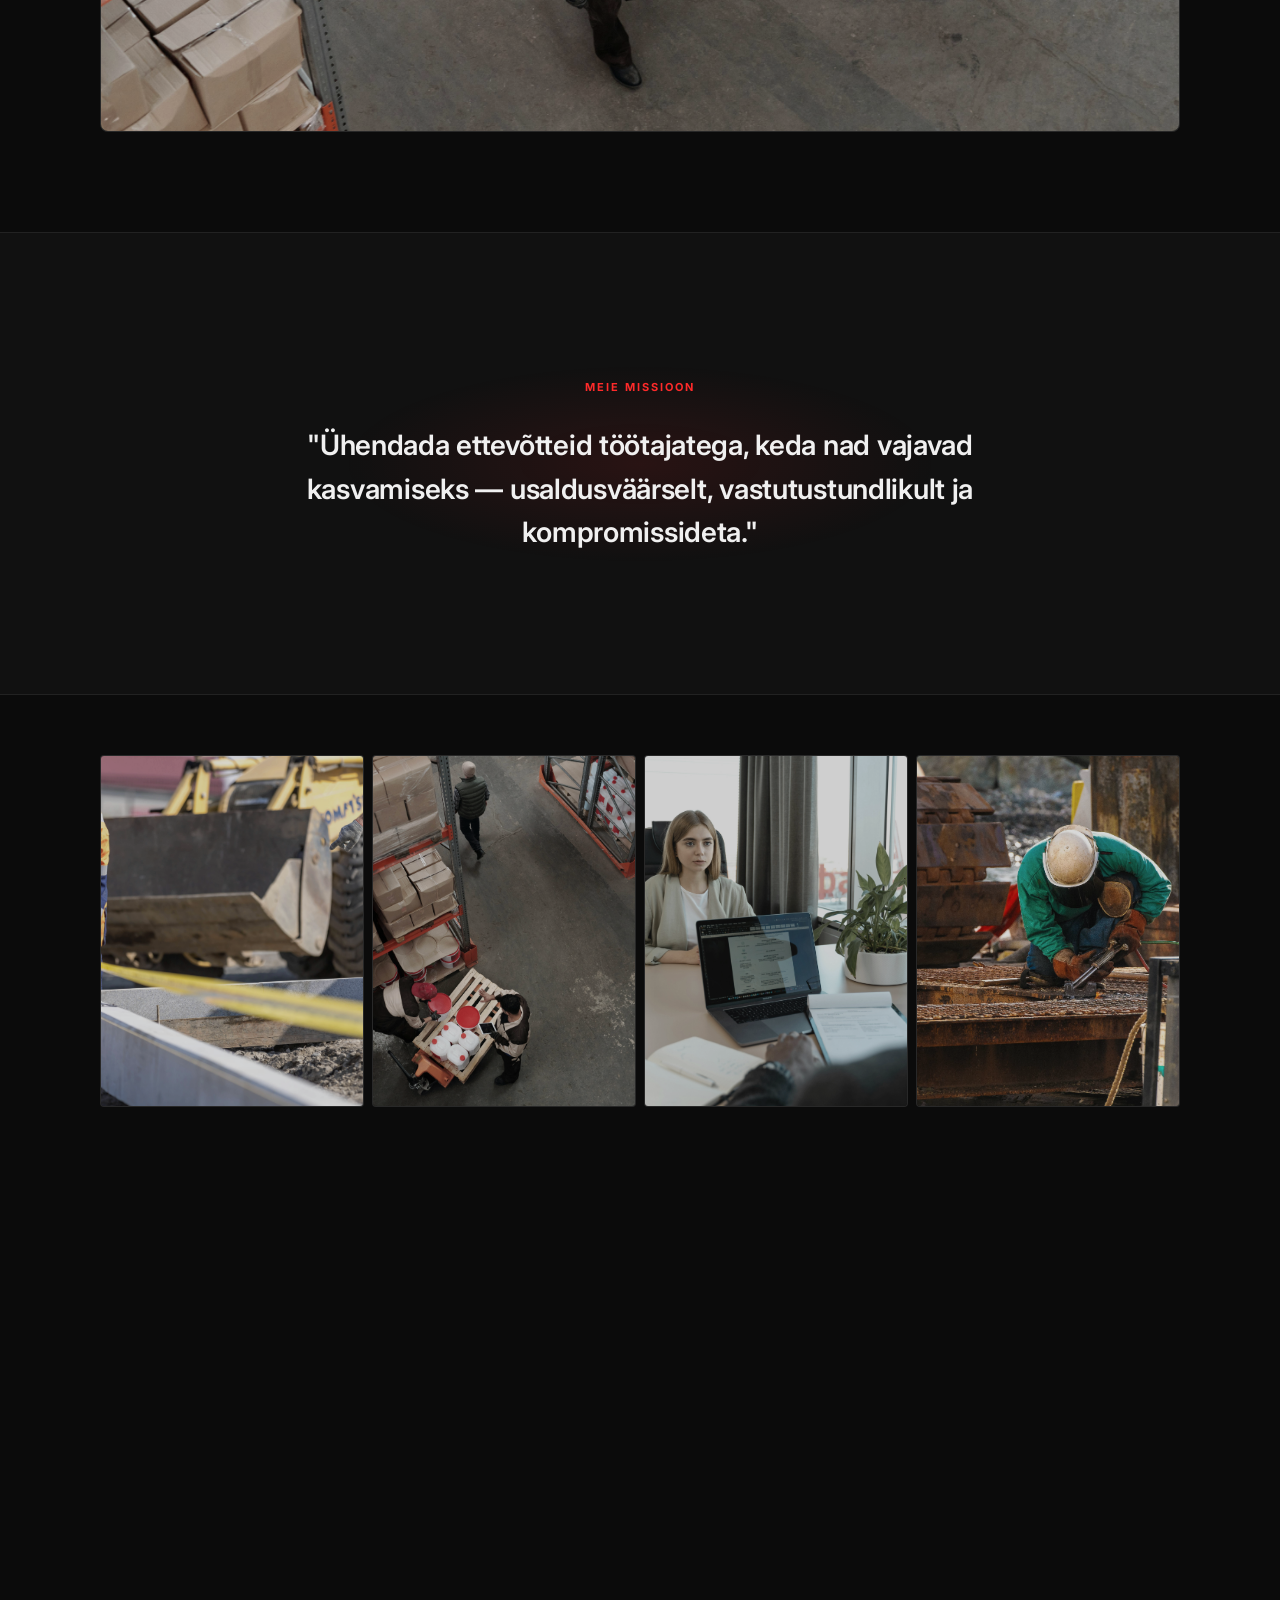
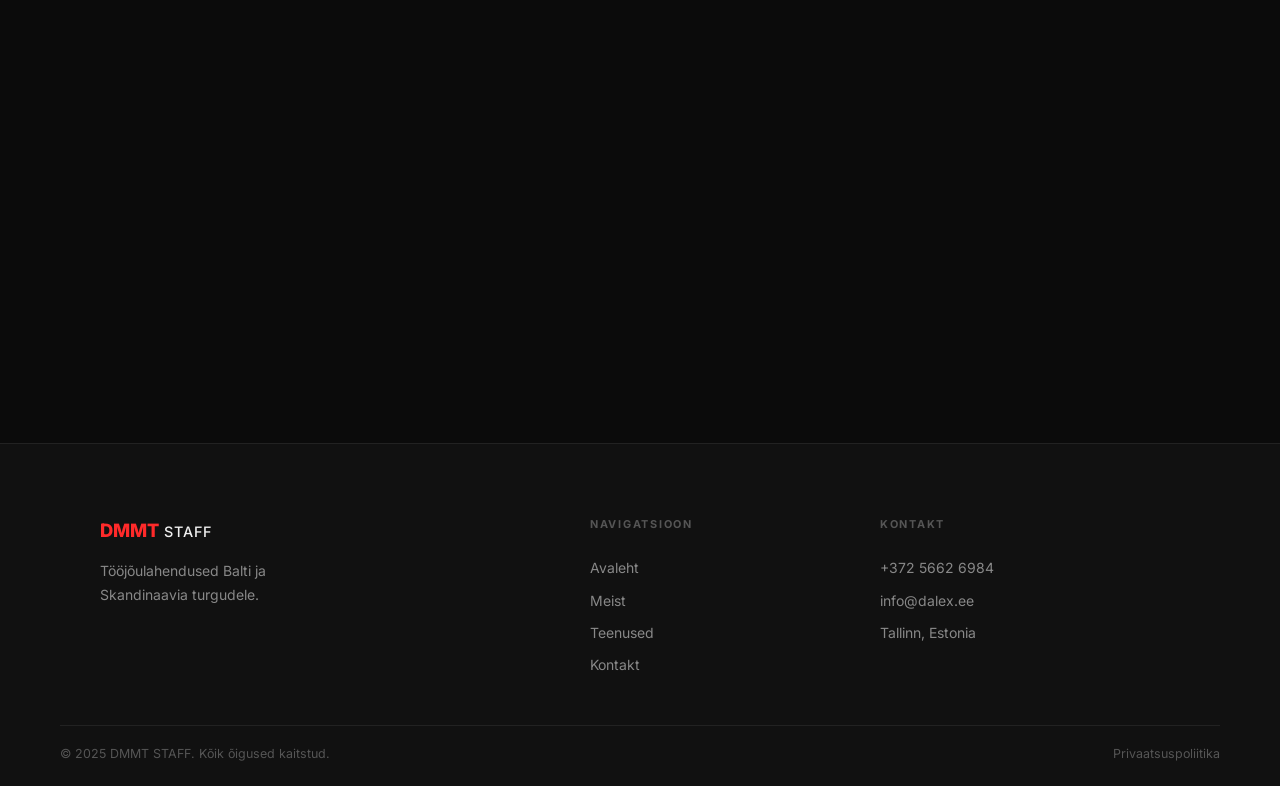
==== commit eade91b5: "coment" ====
--- a/about.html
+++ b/about.html
@@ -90,6 +90,15 @@
       </div>
     </section>
 
+    <!-- WORKPLACE PHOTO -->
+    <section class="workplace-section">
+      <div class="container">
+        <div class="workplace-img">
+          <img src="img/photo-workplace-wide.jpg" alt="Töökeskkond" loading="lazy" />
+        </div>
+      </div>
+    </section>
+
     <!-- MISSION -->
     <section class="section section--dark">
       <div class="container">
@@ -103,6 +112,26 @@
       </div>
     </section>
 
+    <!-- TEAM STRIP -->
+    <section class="section--sm">
+      <div class="container">
+        <div class="team-strip">
+          <div class="team-strip__cell">
+            <img src="img/photo-worker-1.jpg" alt="" loading="lazy" />
+          </div>
+          <div class="team-strip__cell">
+            <img src="img/photo-worker-2.jpg" alt="" loading="lazy" />
+          </div>
+          <div class="team-strip__cell">
+            <img src="img/photo-worker-3.jpg" alt="" loading="lazy" />
+          </div>
+          <div class="team-strip__cell">
+            <img src="img/photo-tools.jpg" alt="" loading="lazy" />
+          </div>
+        </div>
+      </div>
+    </section>
+
     <!-- VALUES -->
     <section class="section">
       <div class="container">
--- a/css/style.css
+++ b/css/style.css
@@ -44,9 +44,9 @@
 /* ══════════════════════════════════
    LAYOUT
 ══════════════════════════════════ */
-.container { width: 100%; max-width: 1160px; margin: 0 auto; padding: 0 20px; }
-@media (min-width: 640px)  { .container { padding: 0 24px; } }
-@media (min-width: 1200px) { .container { padding: 0 32px; } }
+.container { width: 100%; max-width: 1160px; margin: 0 auto; padding: 0 24px; }
+@media (min-width: 640px)  { .container { padding: 0 32px; } }
+@media (min-width: 1200px) { .container { padding: 0 40px; } }
 
 .section     { padding: 72px 0; }
 .section--sm { padding: 48px 0; }
@@ -133,15 +133,27 @@
   top: 0; left: 0; right: 0;
   z-index: 100;
   height: var(--nav-h);
+  /* No backdrop-filter here — it would make navbar a containing block
+     for position:fixed children, breaking the mobile drawer positioning.
+     The blur lives on ::before instead. */
+  border-bottom: 1px solid transparent;
+  transition: border-color .3s var(--ease);
+}
+.navbar::before {
+  content: '';
+  position: absolute;
+  inset: 0;
+  z-index: -1;
   background: rgba(11,11,11,.85);
   backdrop-filter: blur(16px) saturate(180%);
   -webkit-backdrop-filter: blur(16px) saturate(180%);
-  border-bottom: 1px solid transparent;
-  transition: border-color .3s var(--ease), background .3s var(--ease), box-shadow .3s var(--ease);
+  transition: background .3s var(--ease), box-shadow .3s var(--ease);
 }
 .navbar.scrolled {
+  border-bottom-color: var(--border);
+}
+.navbar.scrolled::before {
   background: rgba(11,11,11,.98);
-  border-bottom-color: var(--border);
   box-shadow: 0 2px 24px rgba(0,0,0,.5);
 }
 
@@ -224,35 +236,67 @@
 .navbar__burger.open span:nth-child(2) { opacity: 0; width: 0; }
 .navbar__burger.open span:nth-child(3) { transform: translateY(-7px) rotate(-45deg); background: var(--accent); }
 
-/* ── Mobile menu ── */
+/* ── Mobile menu — right-side drawer ── */
 @media (max-width: 768px) {
   .navbar__burger { display: flex; }
 
+  /* Backdrop injected by JS */
+  .navbar__backdrop {
+    position: fixed;
+    inset: 0;
+    background: rgba(0,0,0,.6);
+    backdrop-filter: blur(3px);
+    -webkit-backdrop-filter: blur(3px);
+    z-index: 98;
+    opacity: 0;
+    pointer-events: none;
+    transition: opacity .32s ease;
+  }
+  .navbar__backdrop.open {
+    opacity: 1;
+    pointer-events: auto;
+  }
+
+  /* Drawer panel — z-index from navbar stacking context (100) keeps it above backdrop (98) */
   .navbar__menu {
     position: fixed;
-    inset: var(--nav-h) 0 0 0;
-    /* Fully solid - no transparency issues on any device */
-    background: #0b0b0b;
-    border-top: 1px solid rgba(255,42,42,.2);
+    top: 0;
+    right: 0;
+    bottom: 0;
+    width: min(78vw, 290px);
+    background: #111111;
+    border-left: 1px solid rgba(255,255,255,.07);
+    box-shadow: -20px 0 56px rgba(0,0,0,.6);
     flex-direction: column;
-    justify-content: center;
-    align-items: center;
-    gap: 8px;
-    padding: 32px 24px;
+    justify-content: flex-start;
+    align-items: stretch;
+    gap: 3px;
+    padding: calc(var(--nav-h) + 20px) 14px 32px;
     transform: translateX(100%);
-    transition: transform .35s var(--ease);
+    transition: transform .36s cubic-bezier(.4,0,.2,1);
     overflow-y: auto;
+    overflow-x: hidden;
+  }
+  .navbar__menu::before {
+    content: '';
+    display: block;
+    width: 28px;
+    height: 3px;
+    background: var(--accent);
+    border-radius: 2px;
+    margin-bottom: 18px;
+    flex-shrink: 0;
   }
 
   .navbar__menu.open { transform: translateX(0); }
 
   .navbar__link {
-    font-size: 1.15rem;
+    font-size: .95rem;
     font-weight: 600;
     color: var(--text-muted);
     width: 100%;
-    text-align: center;
-    padding: 14px 24px;
+    text-align: left;
+    padding: 13px 14px;
     border-radius: var(--radius-lg);
     border: 1px solid transparent;
     transition: color .2s, background .2s, border-color .2s;
@@ -266,19 +310,28 @@
     border-color: var(--border);
   }
 
-  /* Active link in mobile menu — clear red highlight */
   .navbar__link.active {
     color: var(--accent);
     background: rgba(255,42,42,.08);
     border-color: rgba(255,42,42,.25);
   }
 
+  /* Push lang + CTA to bottom of drawer */
+  .navbar__menu .lang-switcher {
+    margin-top: auto;
+    background: rgba(255,255,255,.05);
+    border-color: rgba(255,255,255,.1);
+    padding: 5px;
+    align-self: flex-start;
+  }
+  .navbar__menu .lang-btn { font-size: .78rem; padding: 8px 13px; }
+
   .navbar__cta {
     width: 100%;
-    max-width: 280px;
-    padding: 15px 28px;
-    font-size: .95rem;
-    margin-top: 8px;
+    padding: 13px 20px;
+    font-size: .875rem;
+    margin-top: 10px;
+    text-align: center;
   }
 }
 
@@ -376,8 +429,16 @@
   padding: 18px 0 22px;
   display: flex;
   flex-wrap: wrap;
-  gap: 12px 24px;
+  gap: 8px 24px;
   align-items: center;
+  justify-content: center;
+  text-align: center;
+}
+@media (min-width: 640px) {
+  .footer__bottom {
+    justify-content: space-between;
+    text-align: left;
+  }
 }
 .footer__copy { font-size: .78rem; color: var(--text-subtle); }
 .footer__legal-link {
--- a/css/about.css
+++ b/css/about.css
@@ -112,3 +112,51 @@
 }
 .value-card__title { font-size: .975rem; font-weight: 700; margin-bottom: 10px; }
 .value-card__desc  { font-size: .85rem; color: var(--text-muted); line-height: 1.75; }
+
+/* ── Workplace photo ── */
+.workplace-section { padding: 0 0 72px; }
+@media (min-width: 768px) { .workplace-section { padding: 0 0 100px; } }
+
+.workplace-img {
+  border-radius: var(--radius-lg);
+  overflow: hidden;
+  height: 320px;
+  background: var(--bg-3);
+  border: 1px solid var(--border);
+}
+@media (min-width: 768px) { .workplace-img { height: 420px; } }
+@media (min-width: 1100px) { .workplace-img { height: 500px; } }
+
+.workplace-img img {
+  width: 100%; height: 100%;
+  object-fit: cover;
+  display: block;
+  filter: brightness(0.88) saturate(0.78);
+}
+
+/* ── Team strip ── */
+.team-strip {
+  display: grid;
+  grid-template-columns: repeat(2, 1fr);
+  gap: 8px;
+}
+@media (min-width: 640px)  { .team-strip { grid-template-columns: repeat(4, 1fr); } }
+
+.team-strip__cell {
+  aspect-ratio: 3 / 4;
+  background: var(--bg-3);
+  border-radius: var(--radius);
+  overflow: hidden;
+  border: 1px solid var(--border);
+}
+.team-strip__cell img {
+  width: 100%; height: 100%;
+  object-fit: cover;
+  display: block;
+  filter: brightness(0.85) saturate(0.75);
+  transition: transform .4s var(--ease), filter .35s var(--ease);
+}
+.team-strip__cell:hover img {
+  transform: scale(1.04);
+  filter: brightness(0.95) saturate(0.9);
+}
--- a/css/cookies.css
+++ b/css/cookies.css
@@ -32,7 +32,15 @@
 .cb__text {
   display: flex;
   flex-direction: column;
-  gap: 6px;
+  gap: 4px;
+}
+
+.cb__title {
+  font-size: .875rem;
+  font-weight: 700;
+  color: #fff;
+  display: block;
+  margin-bottom: 2px;
 }
 
 .cb__desc {
@@ -100,6 +108,26 @@
 }
 .cb-btn--ghost:hover { color: rgba(255,255,255,.75); }
 
+/* Mobile: make Accept prominent */
+@media (max-width: 479px) {
+  .cookie-banner {
+    bottom: 12px;
+    width: calc(100% - 24px);
+    border-radius: 14px;
+  }
+
+  .cb__inner { padding: 18px 16px 16px; gap: 14px; }
+
+  .cb__actions { width: 100%; }
+
+  .cb-btn--primary {
+    flex: 1;
+    text-align: center;
+  }
+  .cb-btn--outline { flex: 1; text-align: center; }
+  .cb-btn--ghost   { order: -1; width: 100%; text-align: center; }
+}
+
 /* Desktop layout */
 @media (min-width: 640px) {
   .cb__inner {
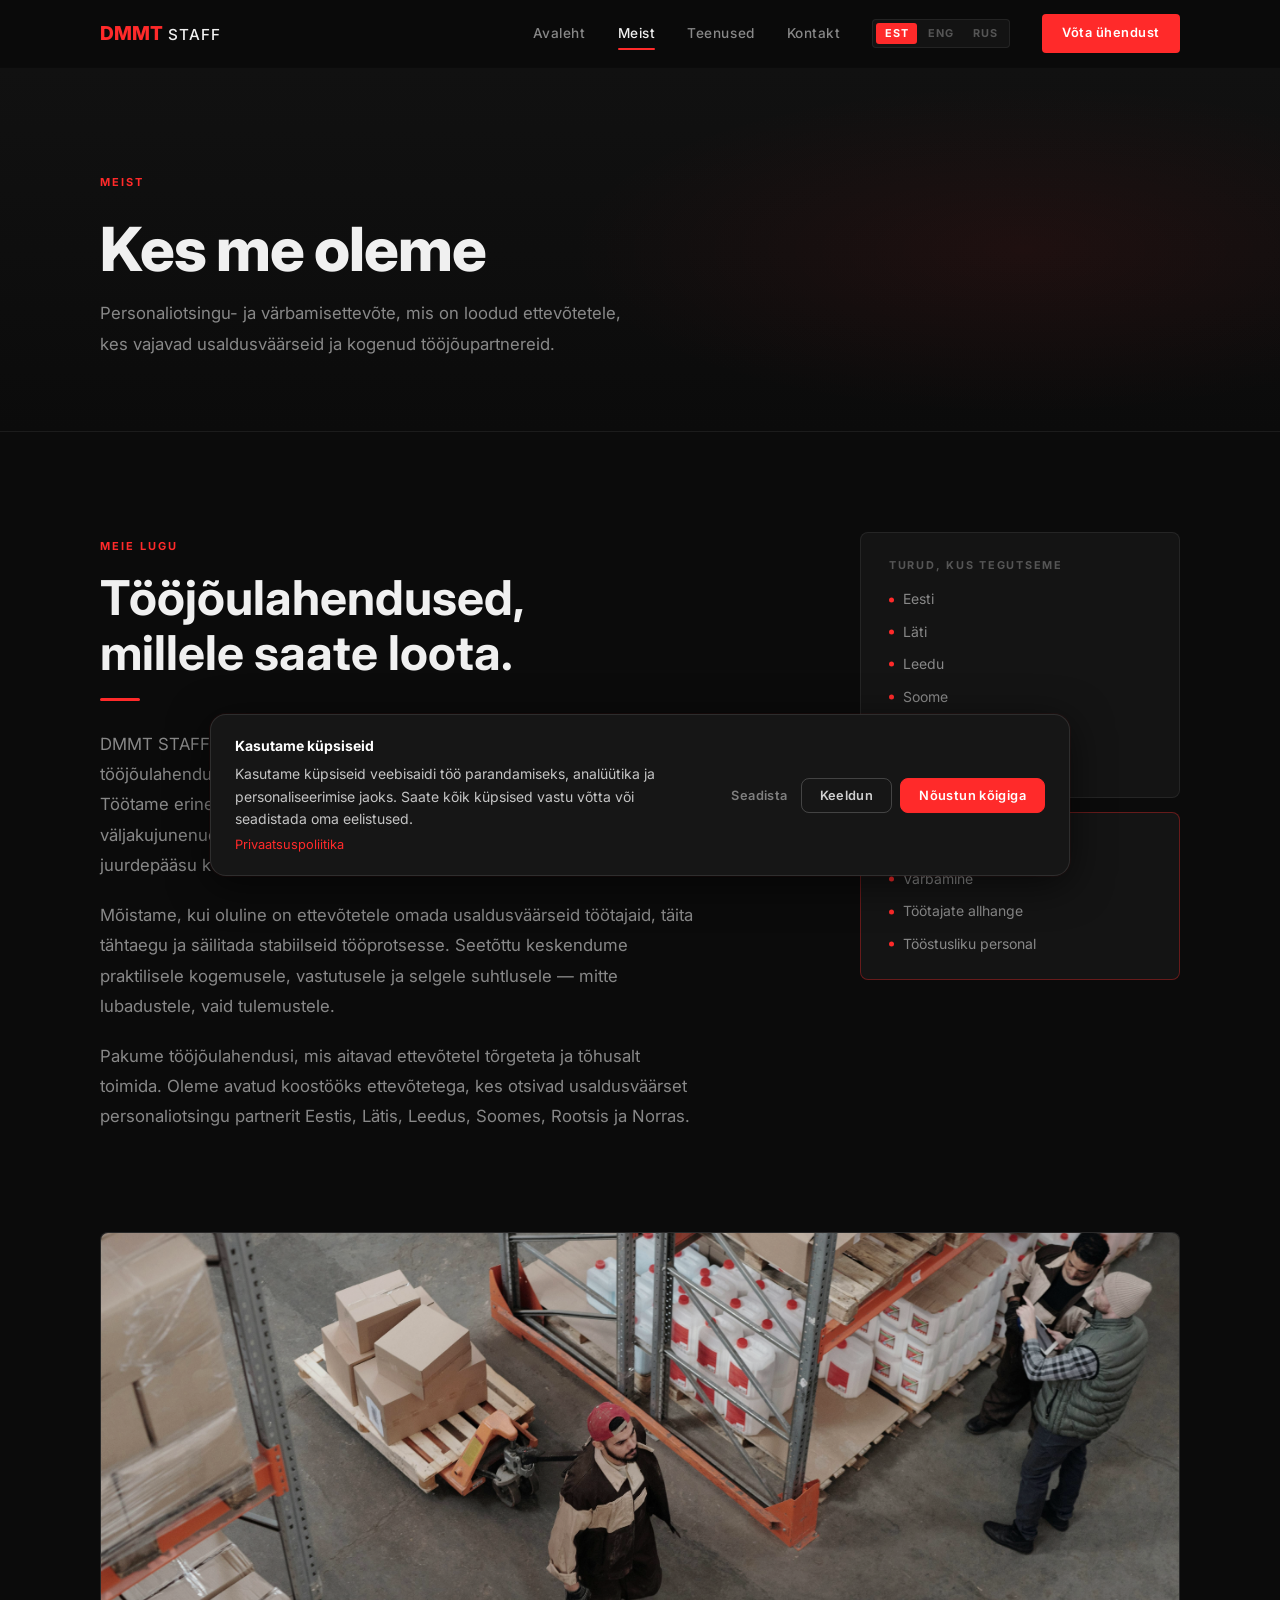
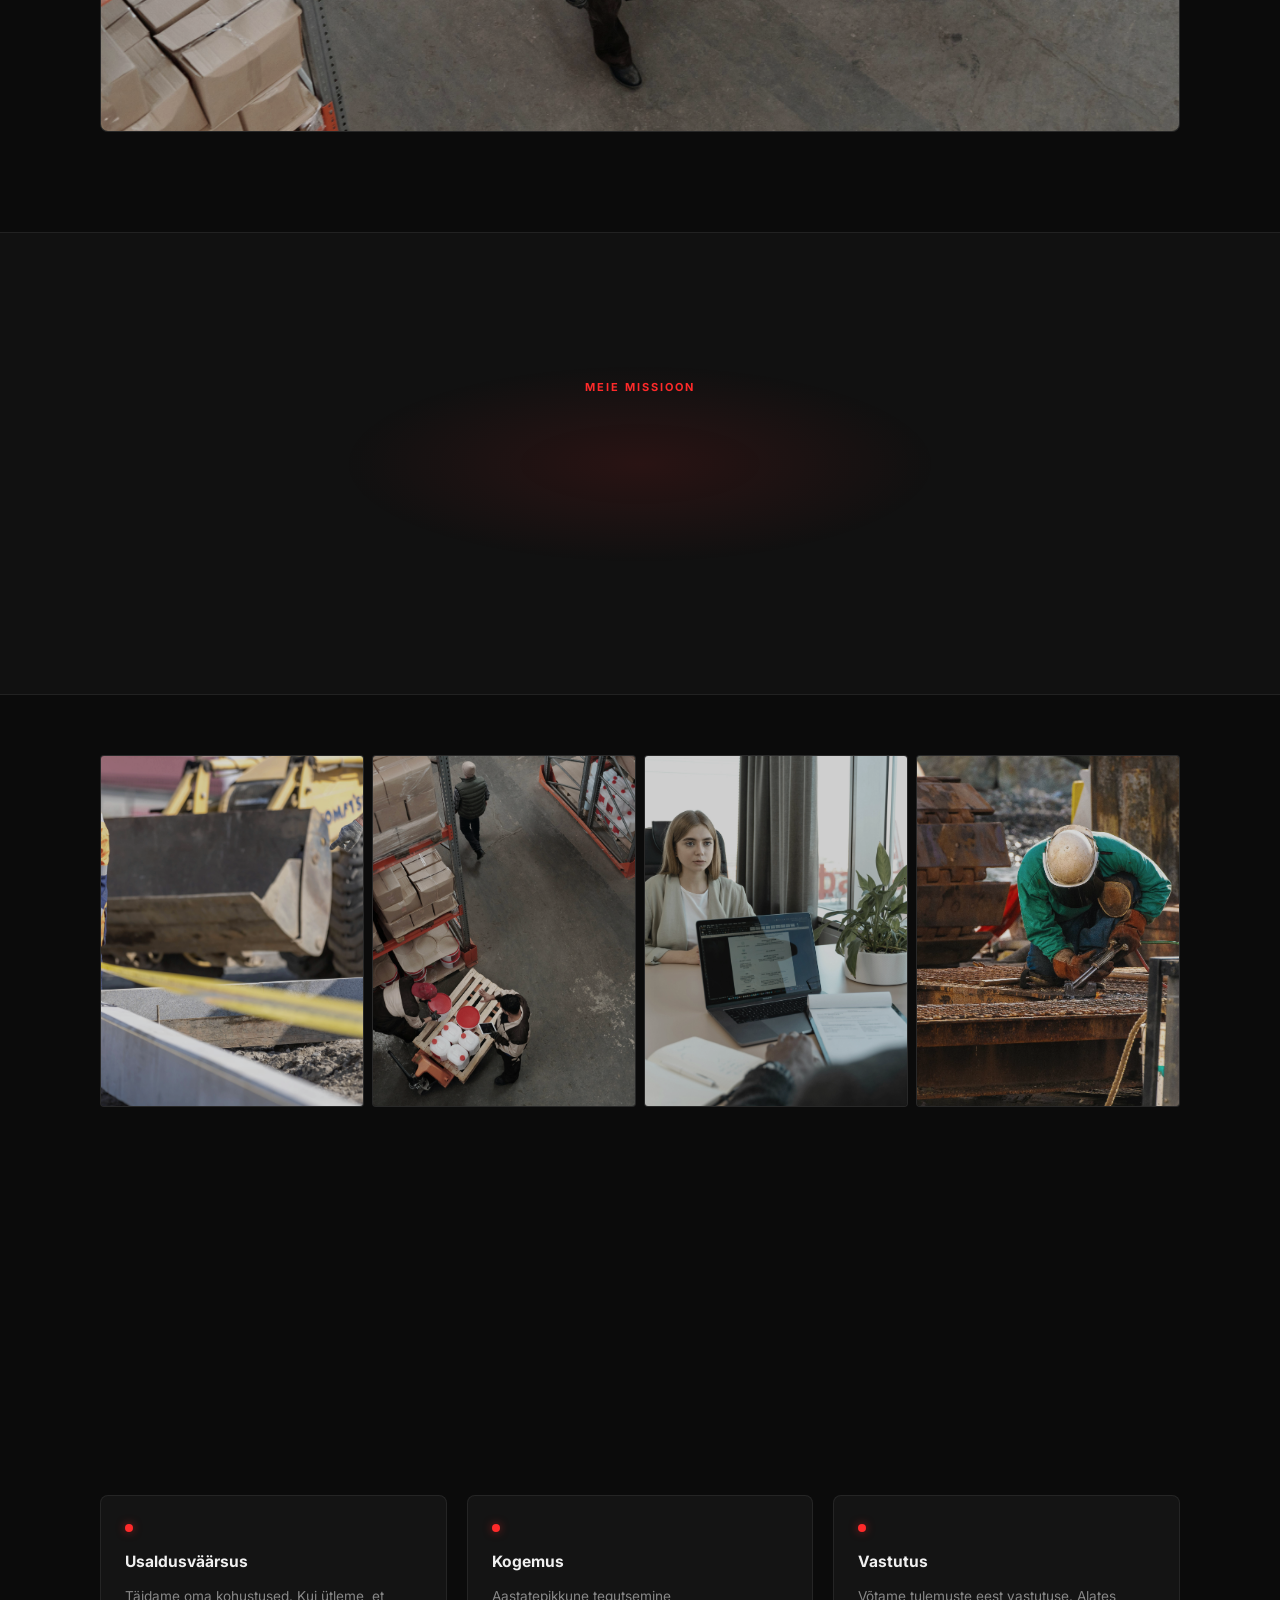
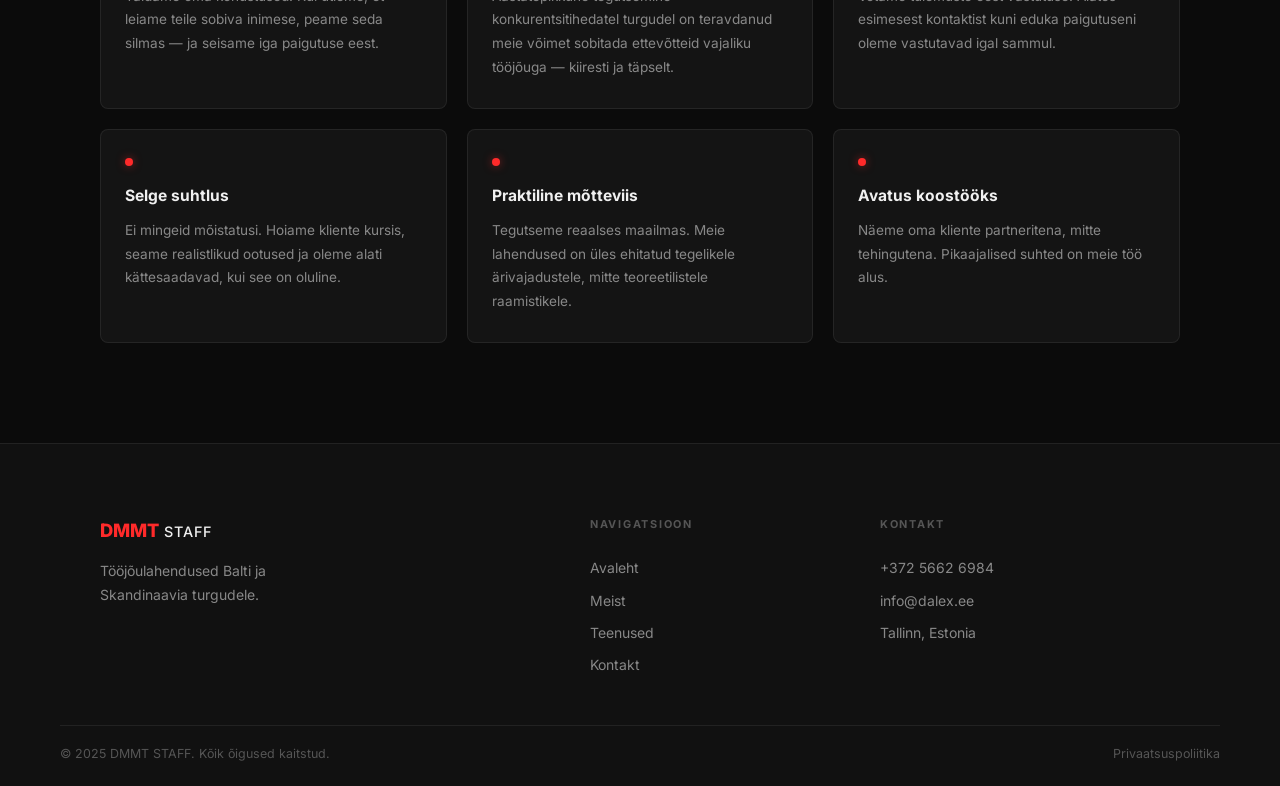
==== commit be04d25f: "commit" ====
--- a/about.html
+++ b/about.html
@@ -6,7 +6,7 @@
   <title>Meist — DMMT STAFF</title>
   <link rel="preconnect" href="https://fonts.googleapis.com" />
   <link rel="preconnect" href="https://fonts.gstatic.com" crossorigin />
-  <link href="https://fonts.googleapis.com/css2?family=Inter:wght@300;400;500;600;700;800&display=swap" rel="stylesheet" />
+  <link href="https://fonts.googleapis.com/css2?family=Inter:wght@300;400;500;600;700;800&family=Space+Grotesk:wght@300..700&display=swap" rel="stylesheet" />
   <link rel="stylesheet" href="css/style.css" />
   <link rel="stylesheet" href="css/about.css" />
   <link rel="stylesheet" href="css/cookies.css" />
--- a/css/style.css
+++ b/css/style.css
@@ -319,12 +319,12 @@
   /* Push lang + CTA to bottom of drawer */
   .navbar__menu .lang-switcher {
     margin-top: auto;
-    background: rgba(255,255,255,.05);
-    border-color: rgba(255,255,255,.1);
+    background: rgba(255,255,255,.06);
+    border-color: rgba(255,255,255,.12);
     padding: 5px;
     align-self: flex-start;
   }
-  .navbar__menu .lang-btn { font-size: .78rem; padding: 8px 13px; }
+  .navbar__menu .lang-btn { font-size: .8rem; padding: 8px 14px; }
 
   .navbar__cta {
     width: 100%;
@@ -477,17 +477,6 @@
 .lang-btn:hover { color: var(--text); background: rgba(255,255,255,.07); }
 .lang-btn.active { background: var(--accent); color: #fff; }
 
-/* Mobile: floating pill */
-@media (max-width: 768px) {
-  /* Inside mobile menu - make it bigger */
-  .navbar__menu .lang-switcher {
-    background: rgba(255,255,255,.06);
-    border-color: rgba(255,255,255,.12);
-    padding: 5px;
-    margin-top: 8px;
-  }
-  .navbar__menu .lang-btn { font-size: .8rem; padding: 8px 14px; }
-}
 
 /* ══════════════════════════════════
    ANIMATIONS
@@ -559,6 +548,40 @@
 ::selection { background: var(--accent); color: #fff; }
 
 /* ══════════════════════════════════
+   CTA BOX  (shared — home + services)
+══════════════════════════════════ */
+.cta-box {
+  position: relative;
+  background: var(--bg-card);
+  border: 1px solid var(--border-accent);
+  border-radius: 12px;
+  padding: 48px 28px;
+  text-align: center;
+  overflow: hidden;
+  transition: box-shadow .3s var(--ease);
+}
+.cta-box:hover { box-shadow: 0 0 60px rgba(255,42,42,.1); }
+.cta-box__glow {
+  position: absolute; top: -60%; left: 50%;
+  transform: translateX(-50%);
+  width: 500px; height: 260px;
+  background: radial-gradient(ellipse, rgba(255,42,42,.12) 0%, transparent 70%);
+  pointer-events: none;
+}
+.cta-box__title {
+  font-size: clamp(1.4rem, 3.5vw, 2.2rem);
+  font-weight: 700; margin-bottom: 16px;
+  max-width: 520px; margin-left: auto; margin-right: auto;
+}
+.cta-box__desc {
+  font-size: clamp(.875rem, 2vw, 1rem);
+  color: var(--text-muted); max-width: 440px;
+  margin: 0 auto 32px; line-height: 1.75;
+}
+@media (min-width: 640px) { .cta-box { padding: 64px 48px; } }
+@media (min-width: 900px)  { .cta-box { padding: 72px 64px; } }
+
+/* ══════════════════════════════════
    FOCUS RING (accessibility)
 ══════════════════════════════════ */
 :focus-visible {
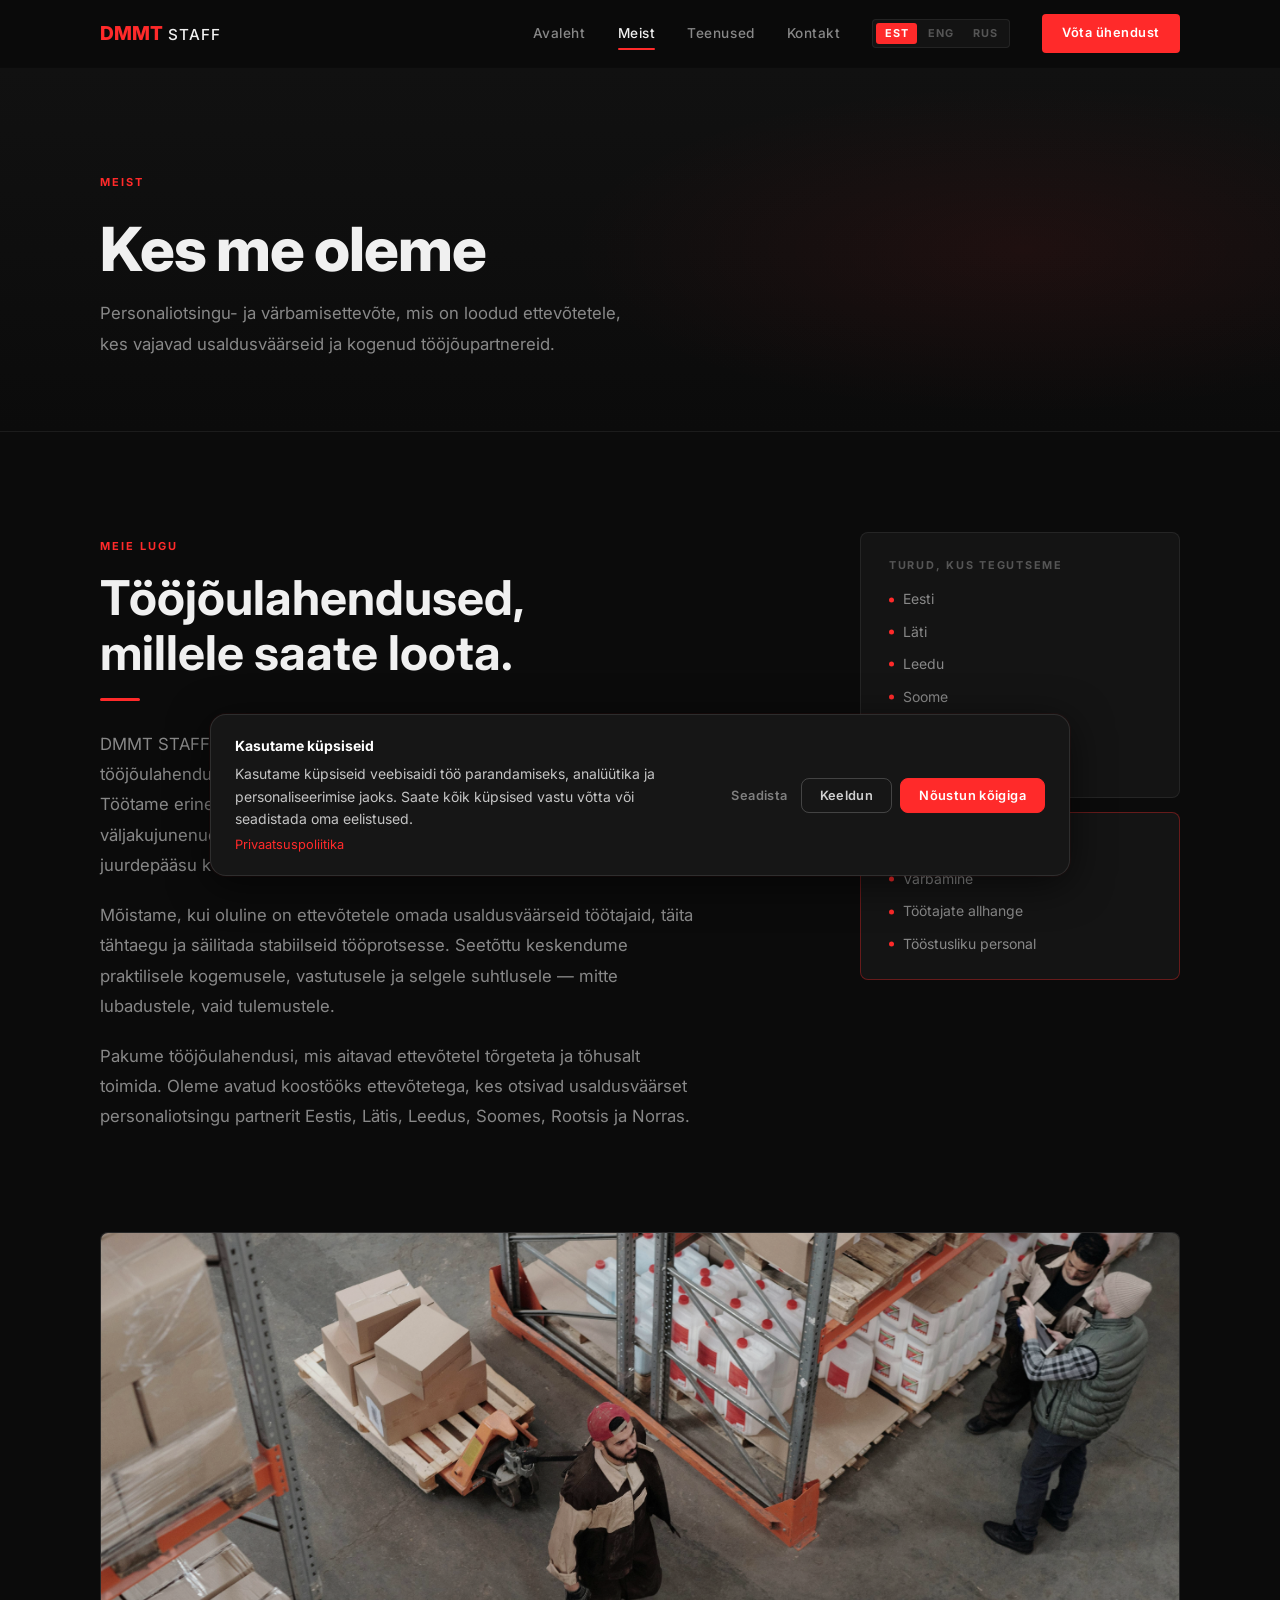
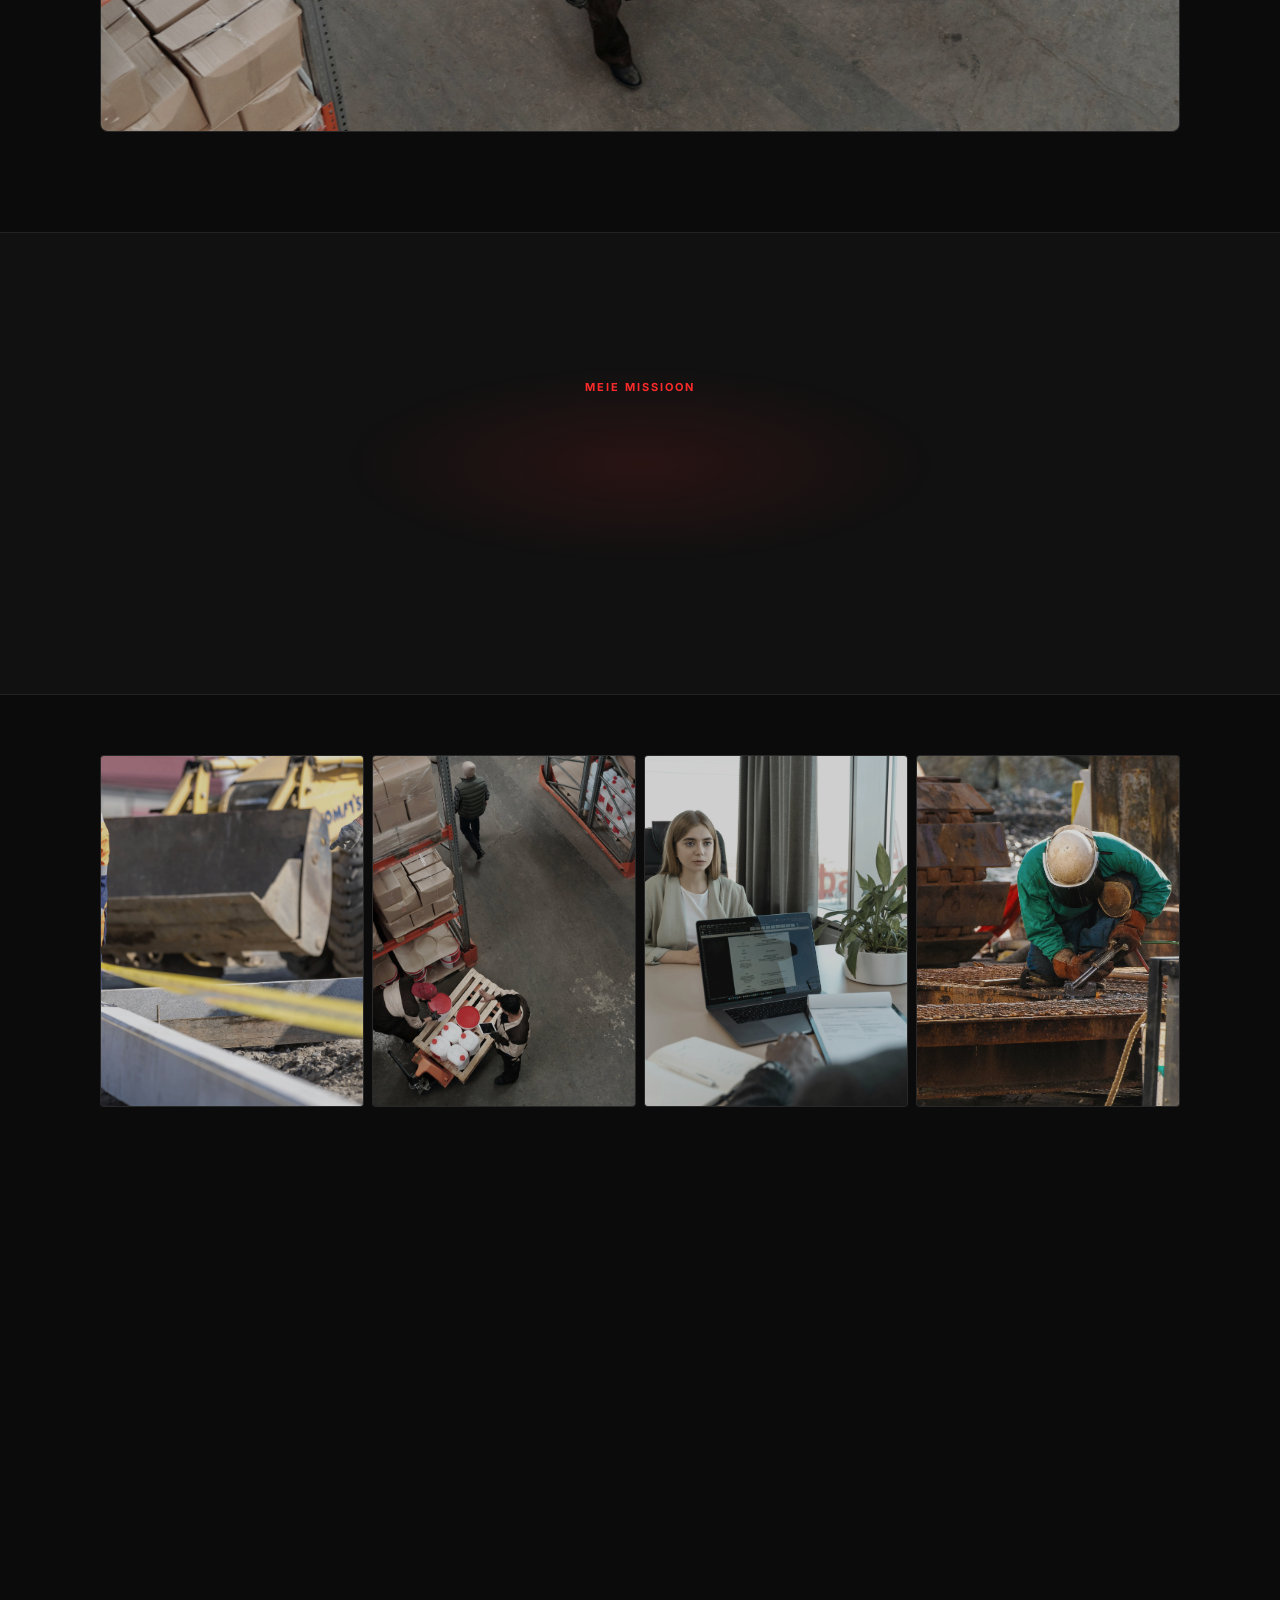
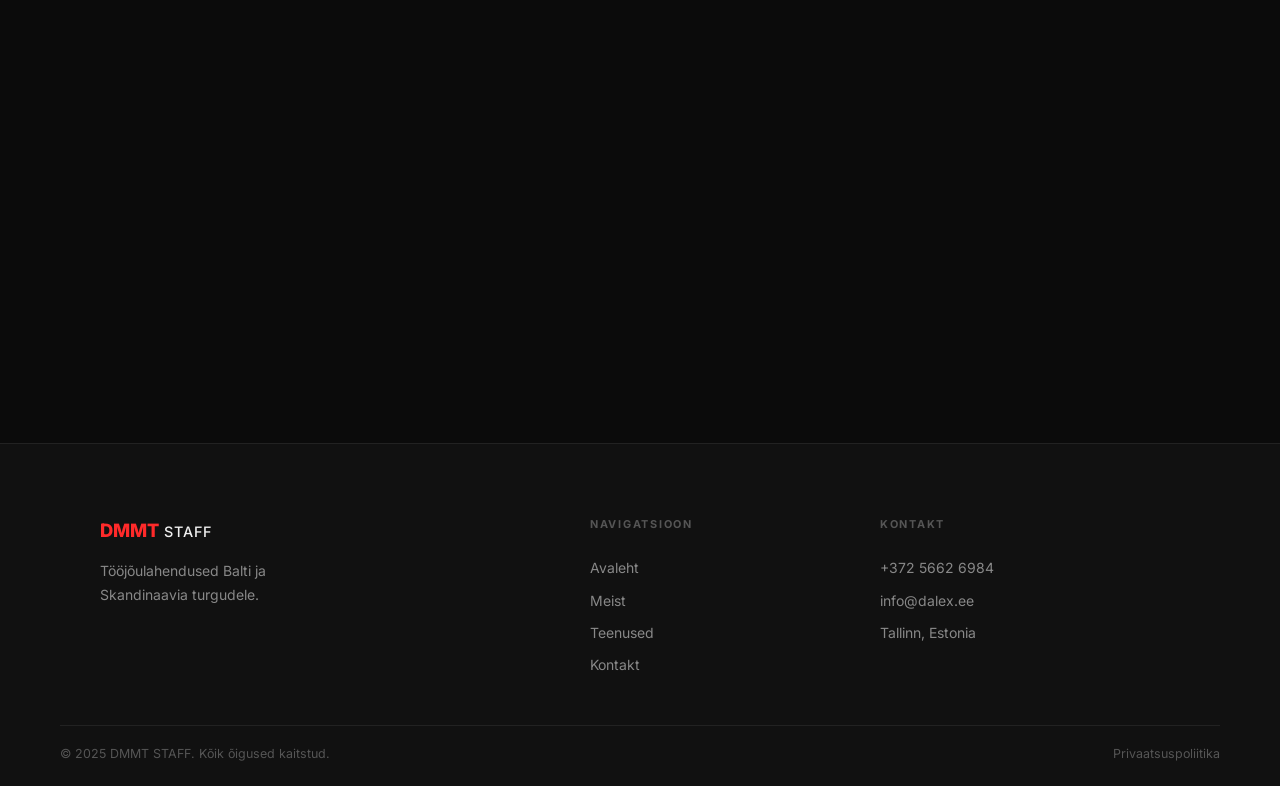
==== commit c23b3813: "coment" ====
--- a/about.html
+++ b/about.html
@@ -94,7 +94,7 @@
     <section class="workplace-section">
       <div class="container">
         <div class="workplace-img">
-          <img src="img/photo-workplace-wide.jpg" alt="Töökeskkond" loading="lazy" />
+          <img src="img/photo-workplace-wide.jpg" alt="Töökeskkond" loading="lazy" decoding="async" />
         </div>
       </div>
     </section>
@@ -120,7 +120,7 @@
             <img src="img/photo-worker-1.jpg" alt="" loading="lazy" />
           </div>
           <div class="team-strip__cell">
-            <img src="img/photo-worker-2.jpg" alt="" loading="lazy" />
+            <img src="img/photo-worker-2.webp" alt="" loading="lazy" decoding="async" />
           </div>
           <div class="team-strip__cell">
             <img src="img/photo-worker-3.jpg" alt="" loading="lazy" />
--- a/css/style.css
+++ b/css/style.css
@@ -145,8 +145,8 @@
   inset: 0;
   z-index: -1;
   background: rgba(11,11,11,.85);
-  backdrop-filter: blur(16px) saturate(180%);
-  -webkit-backdrop-filter: blur(16px) saturate(180%);
+  backdrop-filter: blur(10px);
+  -webkit-backdrop-filter: blur(10px);
   transition: background .3s var(--ease), box-shadow .3s var(--ease);
 }
 .navbar.scrolled {
@@ -502,7 +502,11 @@
   50%       { transform: translateY(-6px); }
 }
 
-.fade-up { opacity: 0; }
+.fade-up {
+  opacity: 0;
+  transform: translateY(28px);
+  will-change: transform, opacity;
+}
 .fade-up.visible {
   animation: fadeUp .6s var(--ease) both;
 }
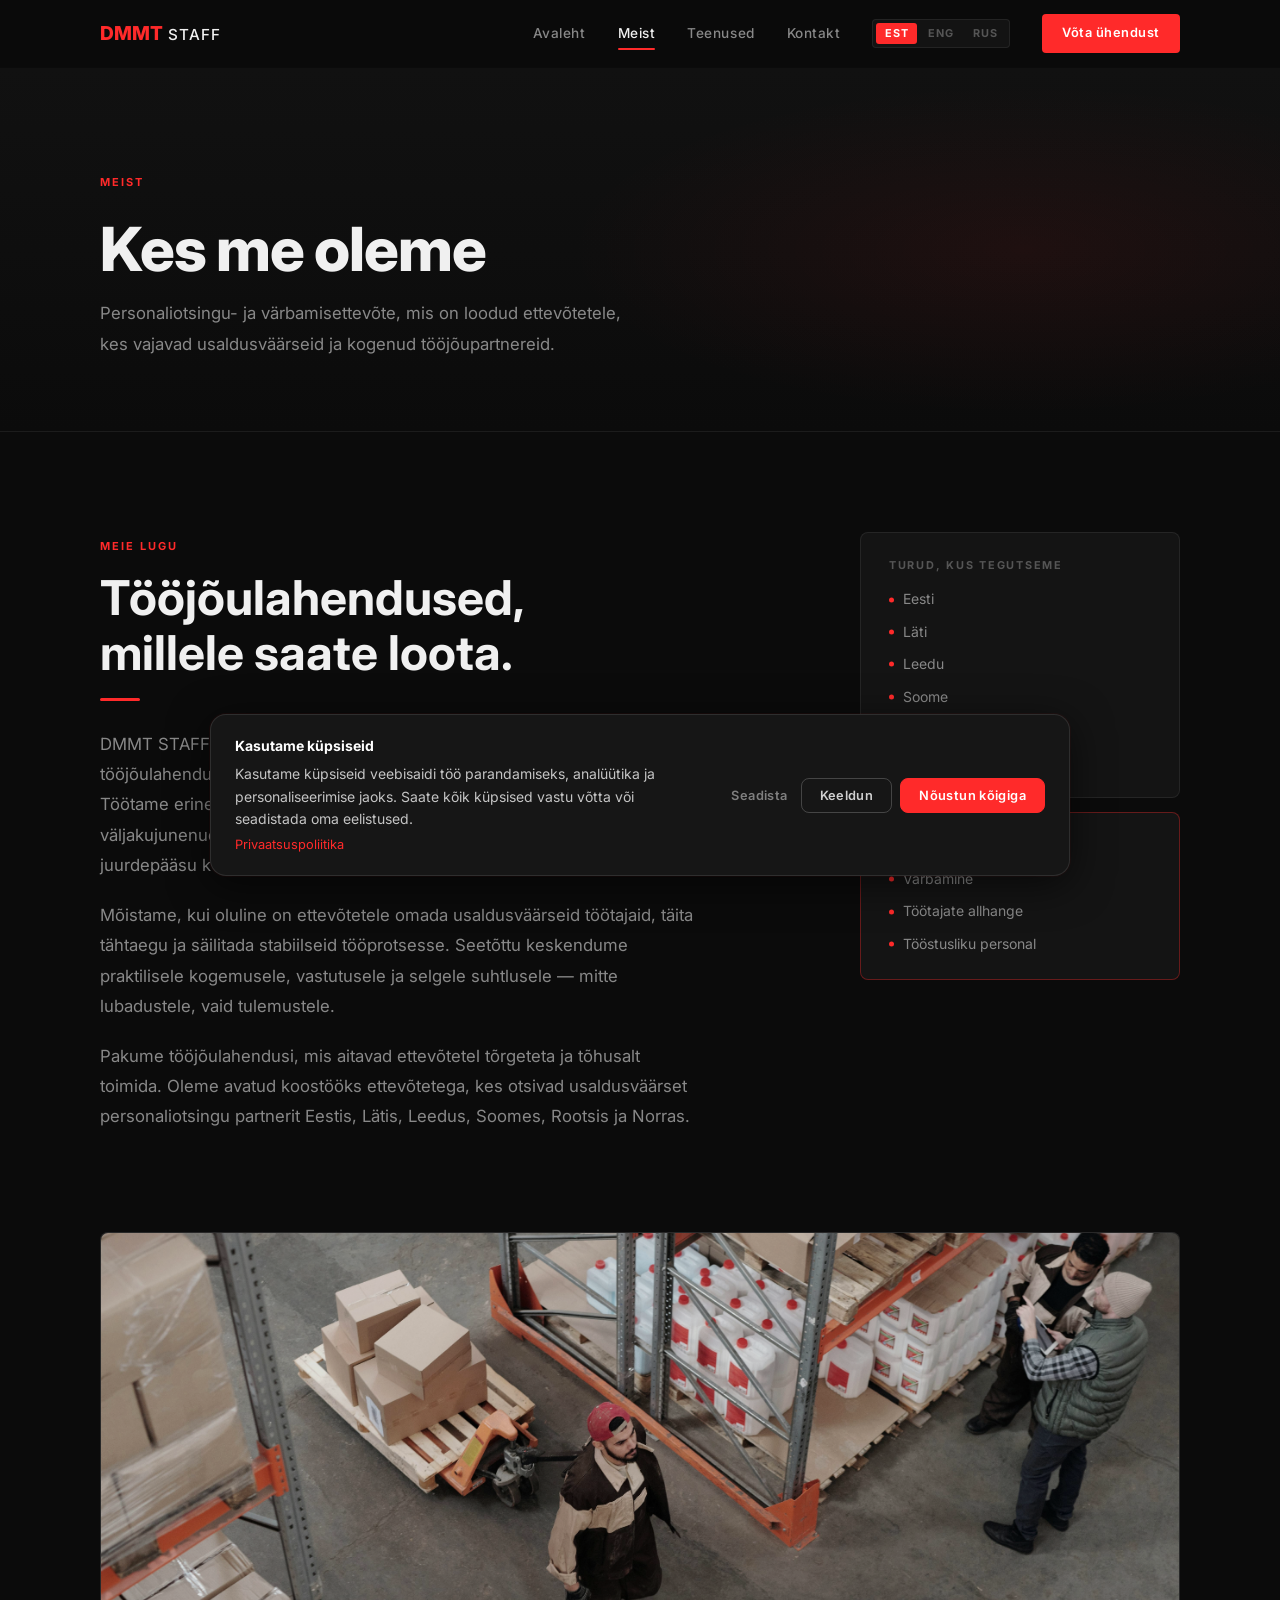
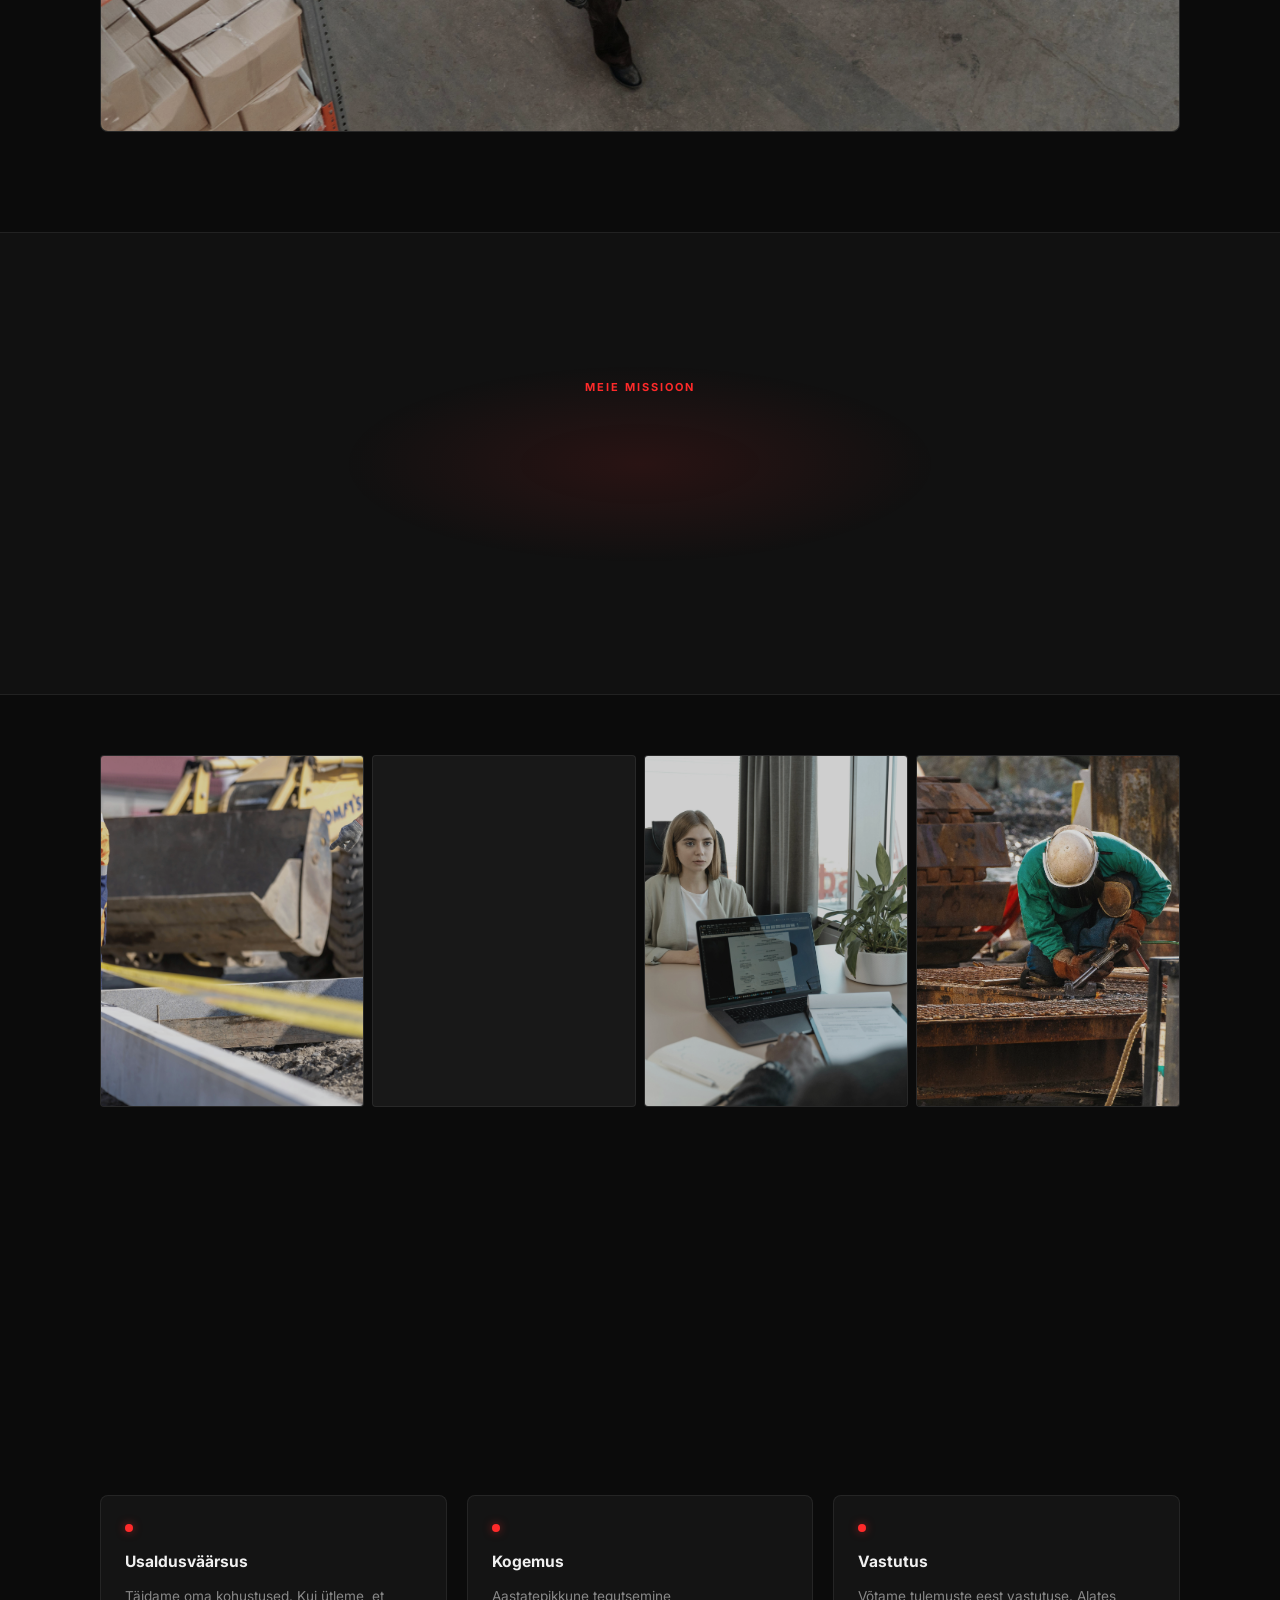
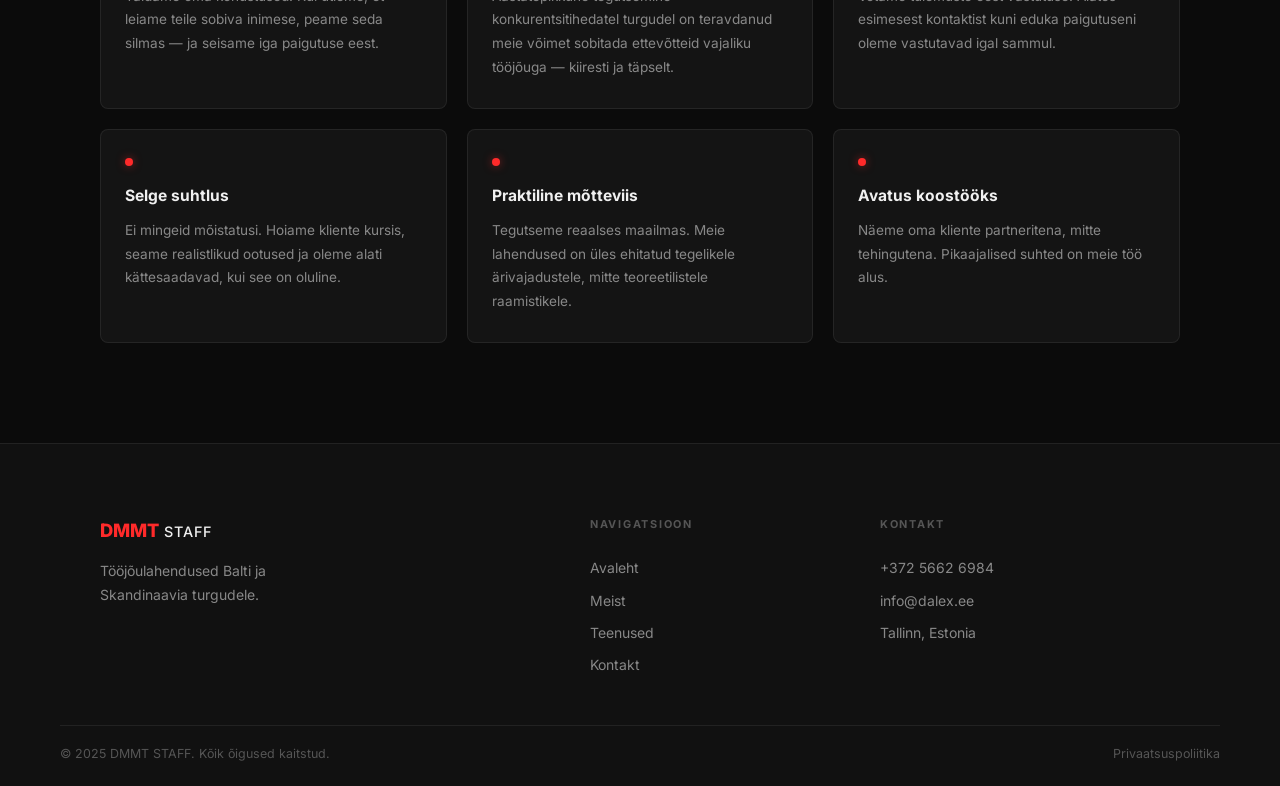
==== commit 8f267ae9: "coment" ====
--- a/about.html
+++ b/about.html
@@ -6,10 +6,11 @@
   <title>Meist — DMMT STAFF</title>
   <link rel="preconnect" href="https://fonts.googleapis.com" />
   <link rel="preconnect" href="https://fonts.gstatic.com" crossorigin />
-  <link href="https://fonts.googleapis.com/css2?family=Inter:wght@300;400;500;600;700;800&family=Space+Grotesk:wght@300..700&display=swap" rel="stylesheet" />
+  <link rel="preload" href="https://fonts.googleapis.com/css2?family=Inter:wght@400;600;700;800&family=Space+Grotesk:wght@400;700&display=swap" as="style" onload="this.onload=null;this.rel='stylesheet'" />
+  <noscript><link href="https://fonts.googleapis.com/css2?family=Inter:wght@400;600;700;800&family=Space+Grotesk:wght@400;700&display=swap" rel="stylesheet" /></noscript>
   <link rel="stylesheet" href="css/style.css" />
   <link rel="stylesheet" href="css/about.css" />
-  <link rel="stylesheet" href="css/cookies.css" />
+  <link rel="stylesheet" href="css/cookies.css" media="print" onload="this.media='all'" />
 </head>
 <body>
 
--- a/css/style.css
+++ b/css/style.css
@@ -144,10 +144,15 @@
   position: absolute;
   inset: 0;
   z-index: -1;
-  background: rgba(11,11,11,.85);
-  backdrop-filter: blur(10px);
-  -webkit-backdrop-filter: blur(10px);
+  background: rgba(11,11,11,.92);
   transition: background .3s var(--ease), box-shadow .3s var(--ease);
+}
+@media (min-width: 769px) {
+  .navbar::before {
+    background: rgba(11,11,11,.85);
+    backdrop-filter: blur(10px);
+    -webkit-backdrop-filter: blur(10px);
+  }
 }
 .navbar.scrolled {
   border-bottom-color: var(--border);
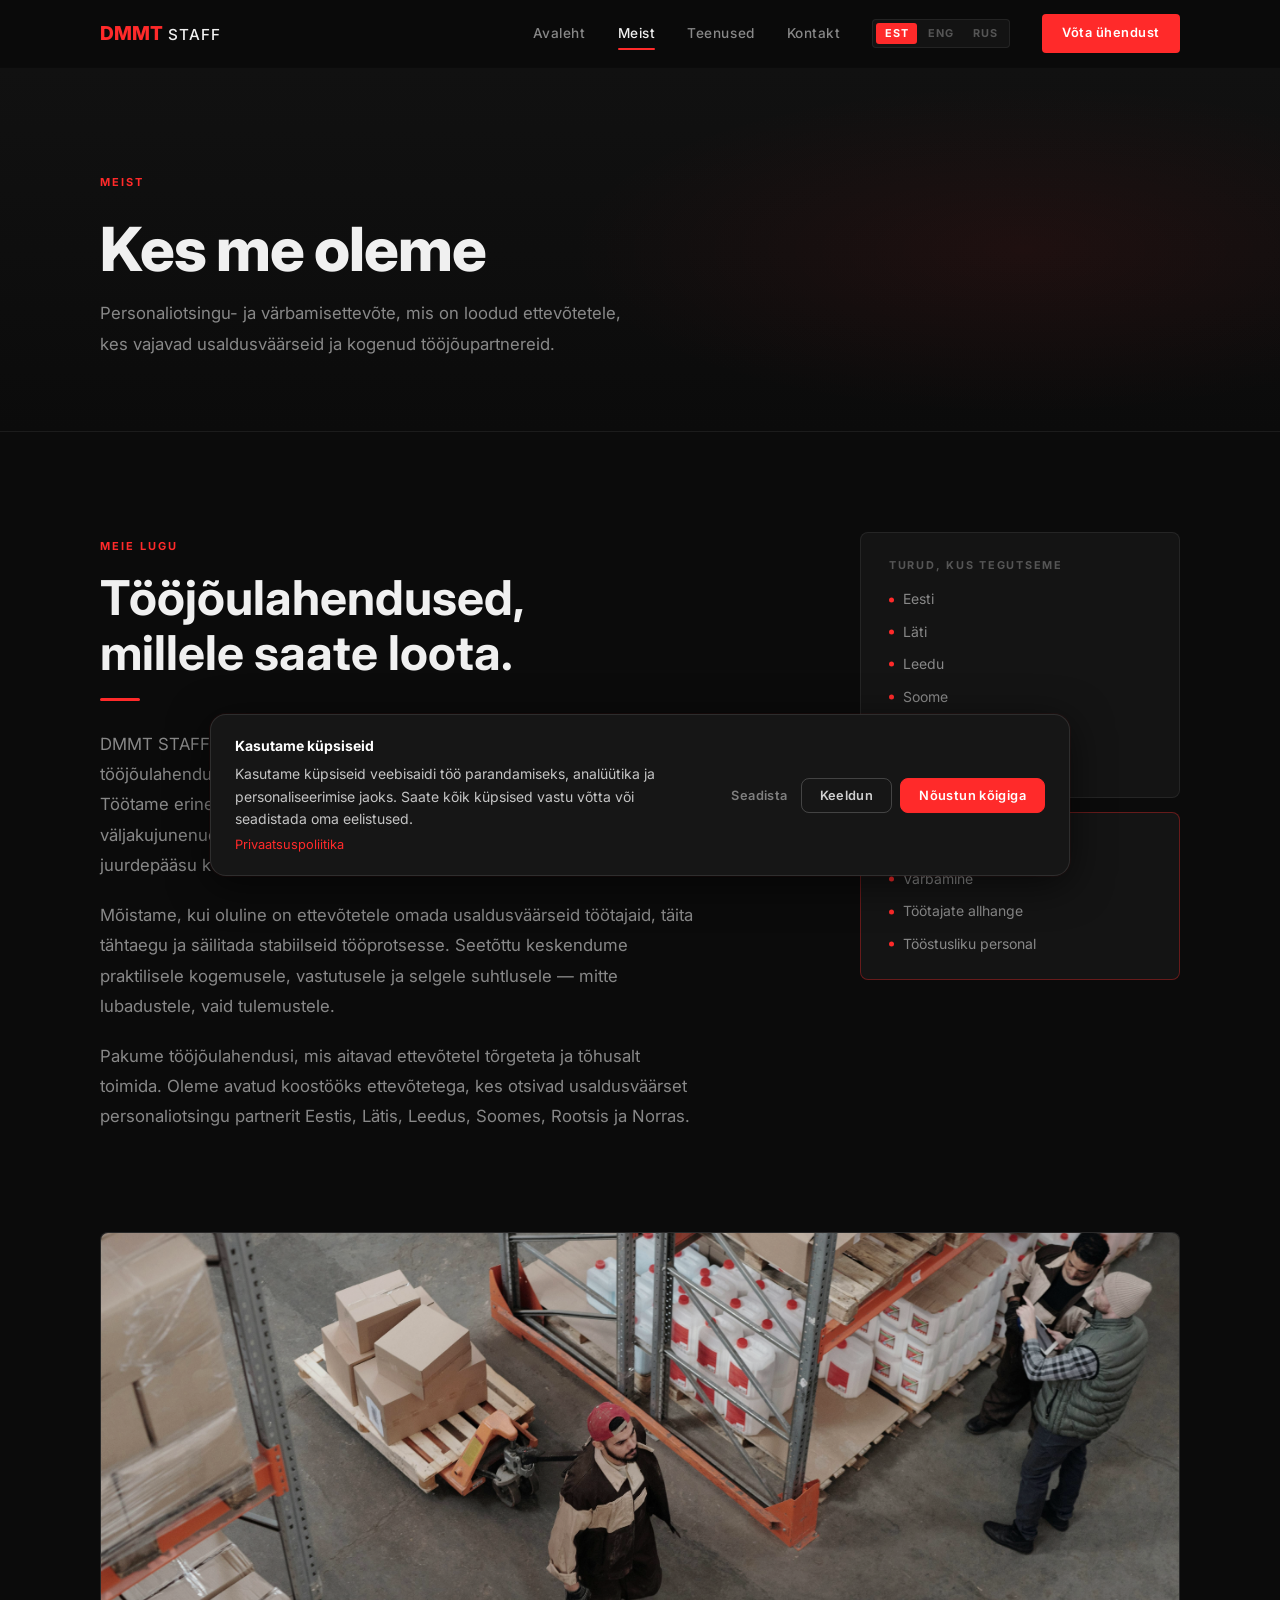
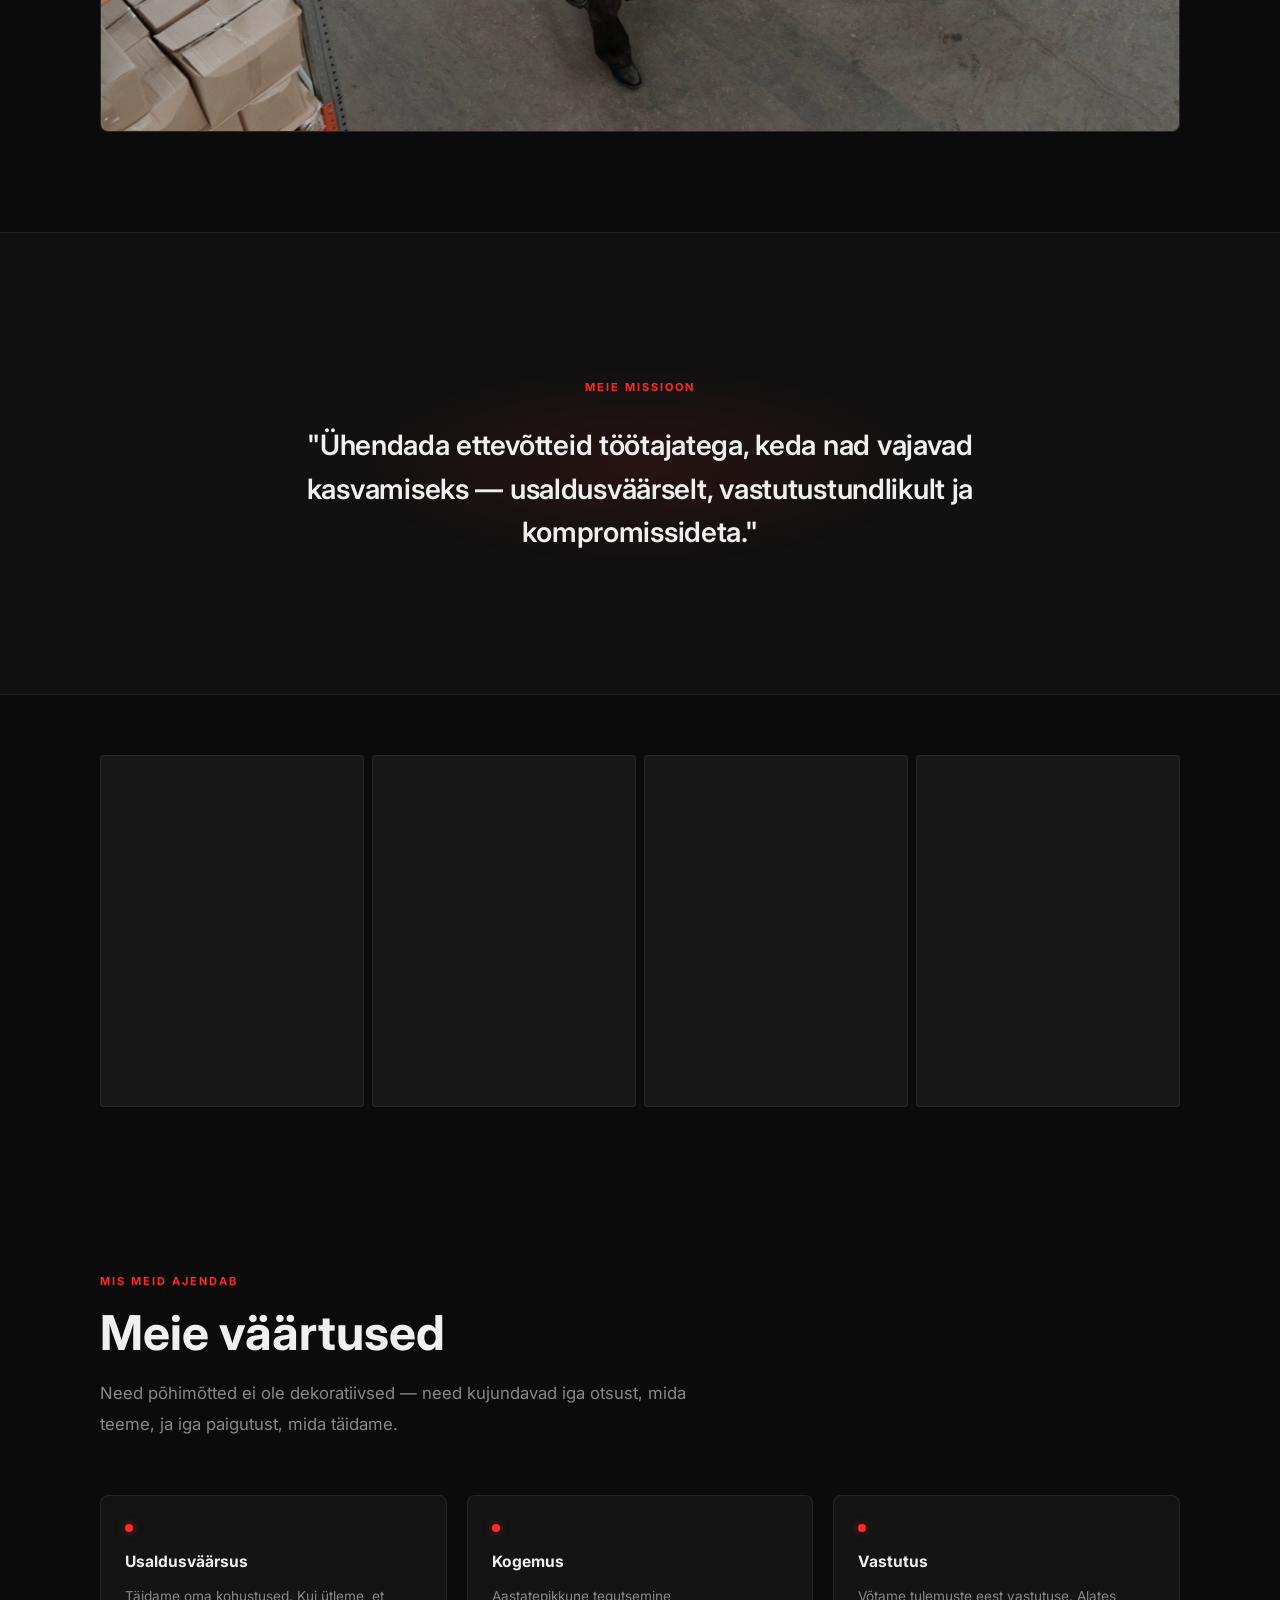
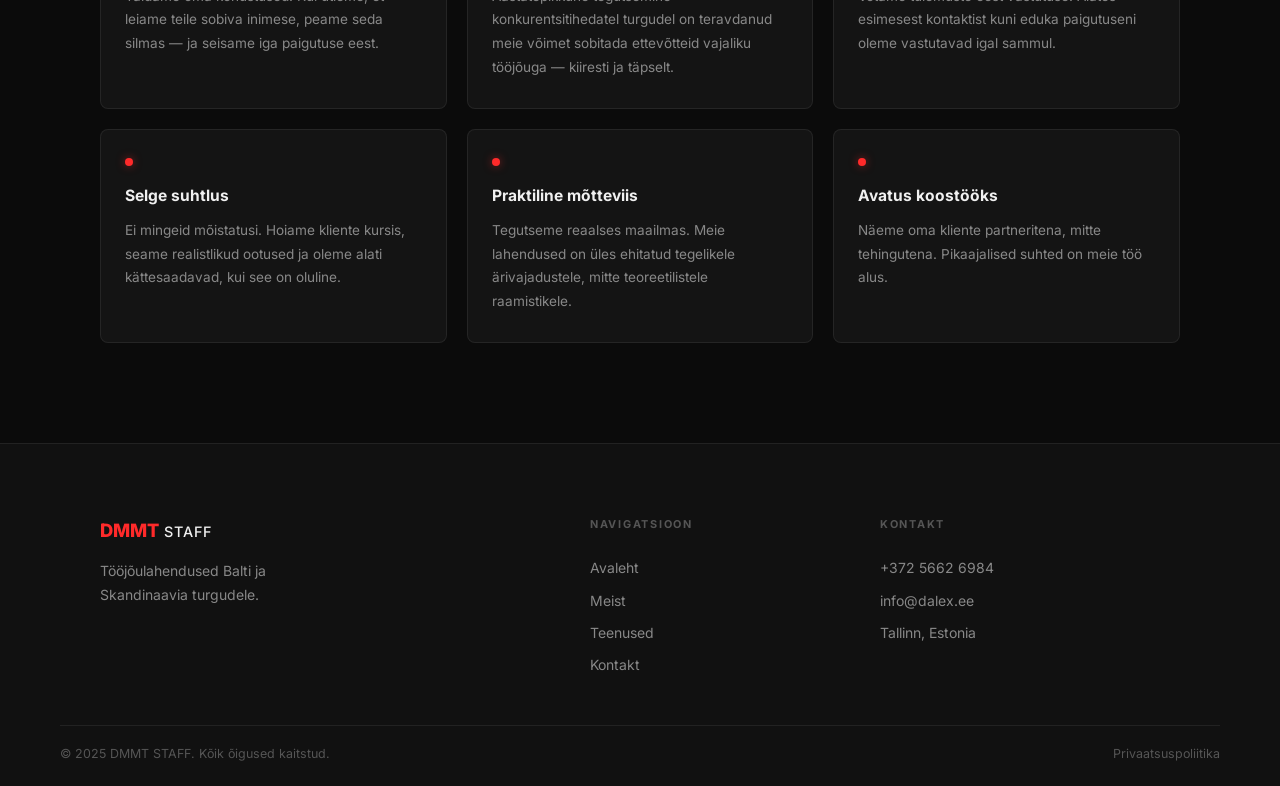
==== commit 16a59cb0: "coment" ====
--- a/about.html
+++ b/about.html
@@ -118,16 +118,16 @@
       <div class="container">
         <div class="team-strip">
           <div class="team-strip__cell">
-            <img src="img/photo-worker-1.jpg" alt="" loading="lazy" />
+            <img src="img/photo-worker-1.jpg" alt="" loading="lazy" decoding="async" />
           </div>
           <div class="team-strip__cell">
             <img src="img/photo-worker-2.webp" alt="" loading="lazy" decoding="async" />
           </div>
           <div class="team-strip__cell">
-            <img src="img/photo-worker-3.jpg" alt="" loading="lazy" />
-          </div>
-          <div class="team-strip__cell">
-            <img src="img/photo-tools.jpg" alt="" loading="lazy" />
+            <img src="img/photo-worker-3.jpg" alt="" loading="lazy" decoding="async" />
+          </div>
+          <div class="team-strip__cell">
+            <img src="img/photo-tools.jpg" alt="" loading="lazy" decoding="async" />
           </div>
         </div>
       </div>
